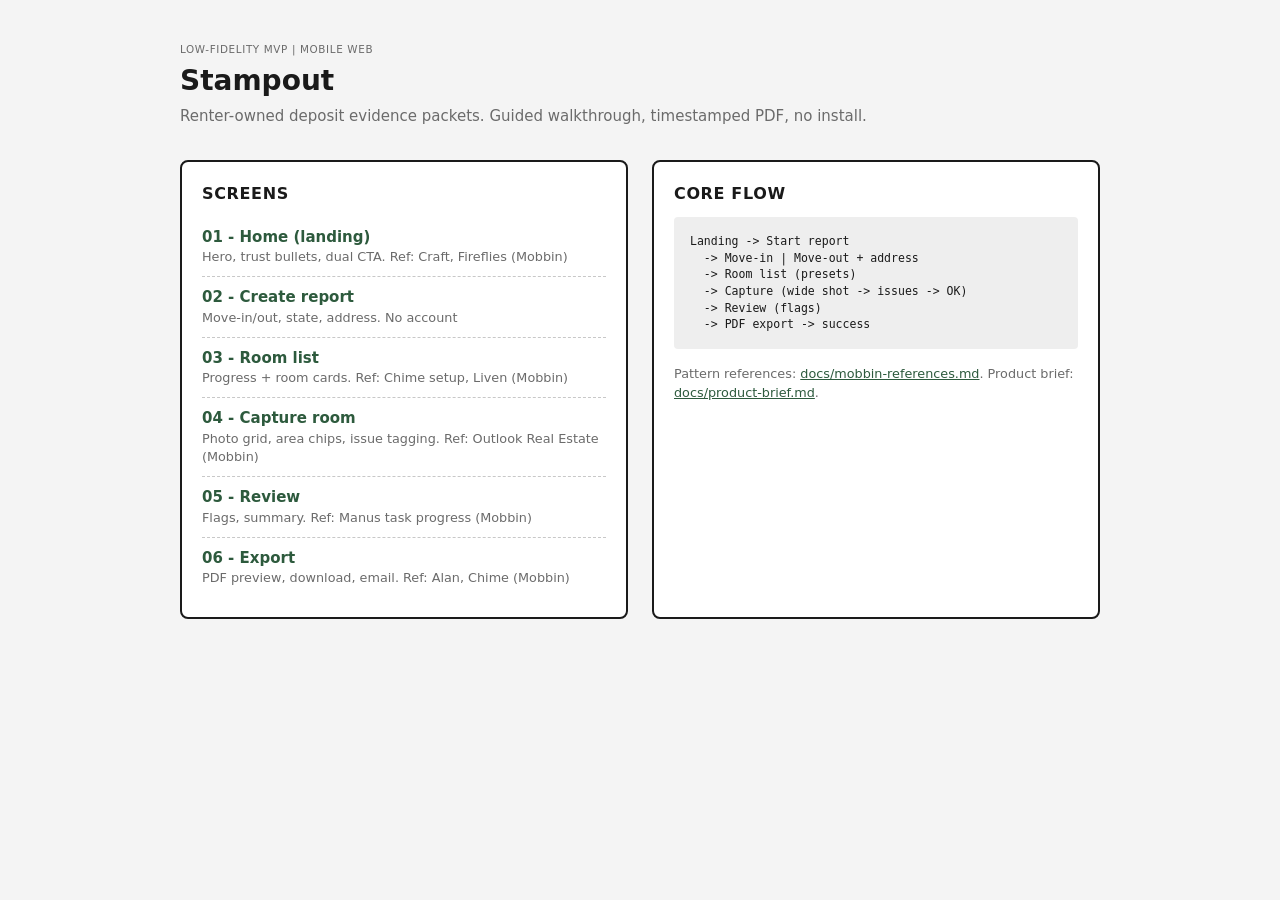
==== wireframes/index.html @ 6e579312 "Add Stampout MVP low-fidelity wireframes and product docs. Mobile-web deposit evidence flow with Mob" ====
﻿<!DOCTYPE html>
<html lang="en">
<head>
  <meta charset="UTF-8" />
  <meta name="viewport" content="width=device-width, initial-scale=1" />
  <title>Stampout - Wireframe hub</title>
  <link rel="stylesheet" href="css/wireframe.css" />
</head>
<body>
  <main class="hub">
    <p class="wf-label">Low-fidelity MVP | Mobile web</p>
    <h1>Stampout</h1>
    <p class="tagline">Renter-owned deposit evidence packets. Guided walkthrough, timestamped PDF, no install.</p>

    <div class="hub-grid">
      <section class="panel">
        <h2>Screens</h2>
        <ol class="screen-list">
          <li>
            <a href="01-home.html">01 - Home (landing)</a>
            <span>Hero, trust bullets, dual CTA. Ref: Craft, Fireflies (Mobbin)</span>
          </li>
          <li>
            <a href="02-create-report.html">02 - Create report</a>
            <span>Move-in/out, state, address. No account</span>
          </li>
          <li>
            <a href="03-room-list.html">03 - Room list</a>
            <span>Progress + room cards. Ref: Chime setup, Liven (Mobbin)</span>
          </li>
          <li>
            <a href="04-capture-room.html">04 - Capture room</a>
            <span>Photo grid, area chips, issue tagging. Ref: Outlook Real Estate (Mobbin)</span>
          </li>
          <li>
            <a href="05-review.html">05 - Review</a>
            <span>Flags, summary. Ref: Manus task progress (Mobbin)</span>
          </li>
          <li>
            <a href="06-export.html">06 - Export</a>
            <span>PDF preview, download, email. Ref: Alan, Chime (Mobbin)</span>
          </li>
        </ol>
      </section>

      <section class="panel">
        <h2>Core flow</h2>
        <pre class="flow-pre">Landing -&gt; Start report
  -&gt; Move-in | Move-out + address
  -&gt; Room list (presets)
  -&gt; Capture (wide shot -&gt; issues -&gt; OK)
  -&gt; Review (flags)
  -&gt; PDF export -&gt; success</pre>
        <p class="mobbin-ref" style="margin-top:1rem">
          Pattern references:
          <a href="../docs/mobbin-references.md">docs/mobbin-references.md</a>.
          Product brief:
          <a href="../docs/product-brief.md">docs/product-brief.md</a>.
        </p>
      </section>
    </div>
  </main>
</body>
</html>
---- wireframes/css/wireframe.css ----
/* Stampout — low-fidelity wireframe system (mobile-first) */
:root {
  --bg: #f4f4f4;
  --paper: #fff;
  --ink: #1a1a1a;
  --muted: #6b6b6b;
  --line: #c8c8c8;
  --accent: #2d5a3d;
  --warn: #b45309;
  --ok: #166534;
  --phone-w: 390px;
  --radius: 8px;
  --font: system-ui, -apple-system, "Segoe UI", sans-serif;
  --mono: ui-monospace, "Cascadia Code", monospace;
}

*,
*::before,
*::after {
  box-sizing: border-box;
}

body {
  margin: 0;
  font-family: var(--font);
  font-size: 15px;
  line-height: 1.45;
  color: var(--ink);
  background: var(--bg);
}

a {
  color: var(--accent);
}

/* —— Hub (index) —— */
.hub {
  max-width: 960px;
  margin: 0 auto;
  padding: 2rem 1.25rem 4rem;
}

.hub h1 {
  font-size: 1.75rem;
  margin: 0 0 0.25rem;
}

.hub .tagline {
  color: var(--muted);
  margin: 0 0 2rem;
}

.hub-grid {
  display: grid;
  gap: 1.5rem;
}

@media (min-width: 720px) {
  .hub-grid {
    grid-template-columns: 1fr 1fr;
  }
}

.panel {
  background: var(--paper);
  border: 2px solid var(--ink);
  border-radius: var(--radius);
  padding: 1.25rem;
}

.panel h2 {
  font-size: 1rem;
  margin: 0 0 0.75rem;
  text-transform: uppercase;
  letter-spacing: 0.04em;
}

.screen-list {
  list-style: none;
  padding: 0;
  margin: 0;
}

.screen-list li {
  border-top: 1px dashed var(--line);
  padding: 0.6rem 0;
}

.screen-list li:first-child {
  border-top: none;
}

.screen-list a {
  font-weight: 600;
  text-decoration: none;
}

.screen-list span {
  display: block;
  font-size: 0.8rem;
  color: var(--muted);
  font-weight: 400;
}

.flow-pre {
  font-family: var(--mono);
  font-size: 0.72rem;
  background: #eee;
  padding: 1rem;
  overflow-x: auto;
  border-radius: 4px;
  margin: 0;
}

.mobbin-ref {
  font-size: 0.8rem;
  color: var(--muted);
}

.mobbin-ref a {
  word-break: break-all;
}

/* —— Phone frame —— */
.wf-toolbar {
  position: sticky;
  top: 0;
  z-index: 10;
  display: flex;
  align-items: center;
  justify-content: space-between;
  gap: 0.5rem;
  padding: 0.5rem 1rem;
  background: var(--ink);
  color: #fff;
  font-size: 0.8rem;
}

.wf-toolbar a {
  color: #fff;
}

.wf-stage {
  display: flex;
  justify-content: center;
  padding: 1.5rem 1rem 3rem;
  min-height: calc(100vh - 40px);
}

.phone {
  width: 100%;
  max-width: var(--phone-w);
  background: var(--paper);
  border: 3px solid var(--ink);
  border-radius: 24px;
  overflow: hidden;
  box-shadow: 8px 8px 0 var(--line);
}

.phone-notch {
  height: 28px;
  background: var(--ink);
  display: flex;
  align-items: center;
  justify-content: center;
}

.phone-notch span {
  width: 80px;
  height: 6px;
  background: #444;
  border-radius: 3px;
}

.phone-body {
  padding: 1rem 1rem 1.5rem;
  min-height: 640px;
  display: flex;
  flex-direction: column;
}

/* —— Wireframe primitives —— */
.wf-label {
  font-size: 0.65rem;
  text-transform: uppercase;
  letter-spacing: 0.06em;
  color: var(--muted);
  margin-bottom: 0.25rem;
}

.wf-anno {
  font-size: 0.7rem;
  color: var(--warn);
  font-style: italic;
  margin: 0.25rem 0 0.5rem;
}

.wf-header {
  display: flex;
  align-items: center;
  gap: 0.5rem;
  margin-bottom: 1rem;
  padding-bottom: 0.5rem;
  border-bottom: 2px solid var(--line);
}

.wf-back {
  width: 32px;
  height: 32px;
  border: 2px solid var(--ink);
  border-radius: 4px;
  display: flex;
  align-items: center;
  justify-content: center;
  font-size: 1rem;
  text-decoration: none;
  color: var(--ink);
  flex-shrink: 0;
}

.wf-title {
  flex: 1;
  font-weight: 700;
  font-size: 1.05rem;
}

.wf-spacer {
  flex: 1;
}

h1.wf-hero {
  font-size: 1.5rem;
  line-height: 1.2;
  margin: 0 0 0.5rem;
}

.wf-lead {
  color: var(--muted);
  margin: 0 0 1rem;
  font-size: 0.95rem;
}

.wf-box {
  border: 2px dashed var(--line);
  background: #fafafa;
  border-radius: var(--radius);
  padding: 0.75rem;
  margin-bottom: 0.75rem;
}

.wf-box.solid {
  border-style: solid;
  background: var(--paper);
}

.wf-img {
  aspect-ratio: 4/3;
  background: repeating-linear-gradient(
    45deg,
    #e8e8e8,
    #e8e8e8 8px,
    #f0f0f0 8px,
    #f0f0f0 16px
  );
  border: 2px solid var(--line);
  border-radius: var(--radius);
  display: flex;
  align-items: center;
  justify-content: center;
  font-size: 0.75rem;
  color: var(--muted);
  margin-bottom: 0.5rem;
}

.wf-img.sm {
  aspect-ratio: 1;
}

.wf-grid-3 {
  display: grid;
  grid-template-columns: repeat(3, 1fr);
  gap: 6px;
}

.wf-grid-2 {
  display: grid;
  grid-template-columns: 1fr 1fr;
  gap: 0.5rem;
}

.wf-btn {
  display: block;
  width: 100%;
  padding: 0.85rem 1rem;
  border: 2px solid var(--ink);
  border-radius: 999px;
  background: var(--ink);
  color: #fff;
  font-weight: 700;
  font-size: 0.95rem;
  text-align: center;
  text-decoration: none;
  cursor: default;
  margin-bottom: 0.5rem;
}

.wf-btn.secondary {
  background: var(--paper);
  color: var(--ink);
}

.wf-btn.ghost {
  background: transparent;
  border-color: var(--line);
  color: var(--muted);
  font-weight: 500;
}

.wf-btn.accent {
  background: var(--accent);
  border-color: var(--accent);
}

.wf-field {
  margin-bottom: 0.75rem;
}

.wf-field label {
  display: block;
  font-size: 0.8rem;
  font-weight: 600;
  margin-bottom: 0.25rem;
}

.wf-input {
  width: 100%;
  padding: 0.6rem 0.75rem;
  border: 2px solid var(--line);
  border-radius: var(--radius);
  background: #fff;
  font: inherit;
  color: var(--muted);
}

.wf-segment {
  display: flex;
  border: 2px solid var(--ink);
  border-radius: var(--radius);
  overflow: hidden;
  margin-bottom: 1rem;
}

.wf-segment button {
  flex: 1;
  padding: 0.6rem;
  border: none;
  background: var(--paper);
  font: inherit;
  font-weight: 600;
  cursor: default;
}

.wf-segment button.active {
  background: var(--ink);
  color: #fff;
}

.wf-chips {
  display: flex;
  flex-wrap: wrap;
  gap: 0.35rem;
  margin: 0.5rem 0;
}

.wf-chip {
  padding: 0.35rem 0.6rem;
  border: 1px solid var(--line);
  border-radius: 999px;
  font-size: 0.75rem;
  background: #eee;
}

.wf-chip.active {
  border-color: var(--accent);
  background: #e8f0eb;
}

.wf-list-item {
  display: flex;
  align-items: center;
  gap: 0.75rem;
  padding: 0.75rem;
  border: 2px solid var(--line);
  border-radius: var(--radius);
  margin-bottom: 0.5rem;
  text-decoration: none;
  color: inherit;
}

.wf-list-item .icon {
  width: 40px;
  height: 40px;
  border: 2px dashed var(--line);
  border-radius: 6px;
  flex-shrink: 0;
  display: flex;
  align-items: center;
  justify-content: center;
  font-size: 0.65rem;
  color: var(--muted);
}

.wf-list-item .meta {
  flex: 1;
}

.wf-list-item .meta strong {
  display: block;
  font-size: 0.95rem;
}

.wf-list-item .meta small {
  color: var(--muted);
  font-size: 0.8rem;
}

.wf-list-item .chev {
  color: var(--muted);
}

.wf-list-item.done .icon {
  background: #dcfce7;
  border-style: solid;
  border-color: var(--ok);
}

.wf-list-item.warn .icon {
  background: #fef3c7;
  border-color: var(--warn);
}

.wf-progress {
  height: 6px;
  background: #e5e5e5;
  border-radius: 3px;
  margin-bottom: 1rem;
  overflow: hidden;
}

.wf-progress span {
  display: block;
  height: 100%;
  background: var(--accent);
}

.wf-flag {
  display: flex;
  gap: 0.5rem;
  align-items: flex-start;
  padding: 0.5rem 0.65rem;
  background: #fff7ed;
  border: 1px solid #fdba74;
  border-radius: var(--radius);
  font-size: 0.8rem;
  margin-bottom: 0.5rem;
}

.wf-flag.ok {
  background: #f0fdf4;
  border-color: #86efac;
}

.wf-trust {
  display: flex;
  flex-wrap: wrap;
  gap: 0.5rem 1rem;
  font-size: 0.75rem;
  color: var(--muted);
  margin-top: 1rem;
}

.wf-trust span::before {
  content: "✓ ";
  color: var(--ok);
}

.wf-footer-actions {
  margin-top: auto;
  padding-top: 1rem;
}

.wf-pdf-preview {
  border: 2px solid var(--ink);
  border-radius: var(--radius);
  padding: 0.75rem;
  font-size: 0.7rem;
  margin: 1rem 0;
}

.wf-pdf-preview .doc-title {
  font-weight: 700;
  font-size: 0.85rem;
  margin-bottom: 0.5rem;
  padding-bottom: 0.5rem;
  border-bottom: 1px solid var(--line);
}

.wf-pdf-preview .row {
  display: flex;
  justify-content: space-between;
  margin-bottom: 0.25rem;
  color: var(--muted);
}

.wf-success-icon {
  width: 72px;
  height: 72px;
  margin: 1rem auto;
  border: 3px solid var(--ok);
  border-radius: 50%;
  display: flex;
  align-items: center;
  justify-content: center;
  font-size: 2rem;
}

.wf-center {
  text-align: center;
}

.badge {
  display: inline-block;
  font-size: 0.65rem;
  padding: 0.15rem 0.4rem;
  border: 1px solid var(--line);
  border-radius: 4px;
  background: #eee;
  margin-left: 0.25rem;
}
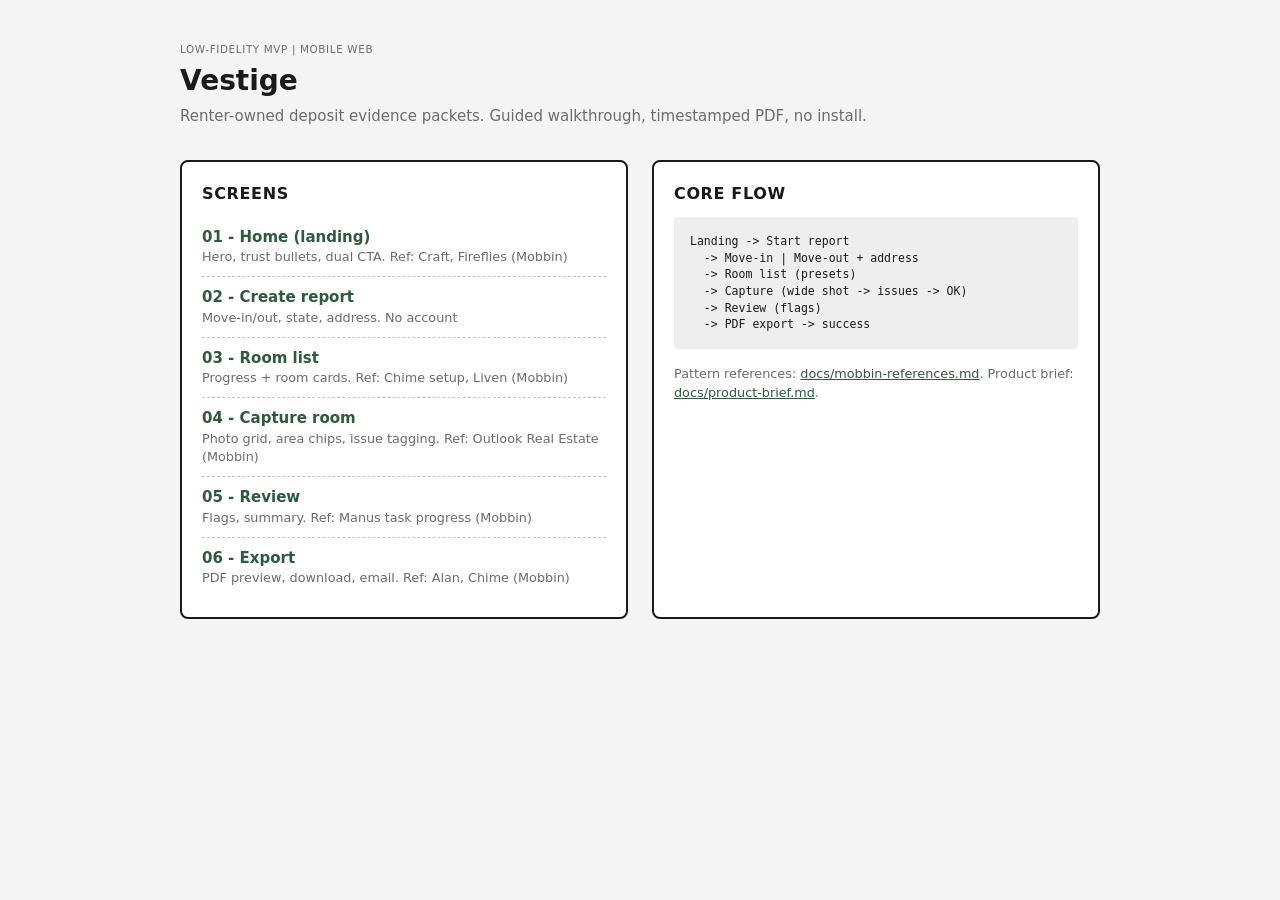
==== commit cca72a49: "Rename product to Vestige; add Documents local testing docs. Co-authored-by: Cursor <cursoragent@cur" ====
--- a/wireframes/index.html
+++ b/wireframes/index.html
@@ -3,13 +3,13 @@
 <head>
   <meta charset="UTF-8" />
   <meta name="viewport" content="width=device-width, initial-scale=1" />
-  <title>Stampout - Wireframe hub</title>
+  <title>Vestige - Wireframe hub</title>
   <link rel="stylesheet" href="css/wireframe.css" />
 </head>
 <body>
   <main class="hub">
     <p class="wf-label">Low-fidelity MVP | Mobile web</p>
-    <h1>Stampout</h1>
+    <h1>Vestige</h1>
     <p class="tagline">Renter-owned deposit evidence packets. Guided walkthrough, timestamped PDF, no install.</p>
 
     <div class="hub-grid">
--- a/wireframes/css/wireframe.css
+++ b/wireframes/css/wireframe.css
@@ -1,4 +1,4 @@
-/* Stampout — low-fidelity wireframe system (mobile-first) */
+﻿/* Vestige — low-fidelity wireframe system (mobile-first) */
 :root {
   --bg: #f4f4f4;
   --paper: #fff;
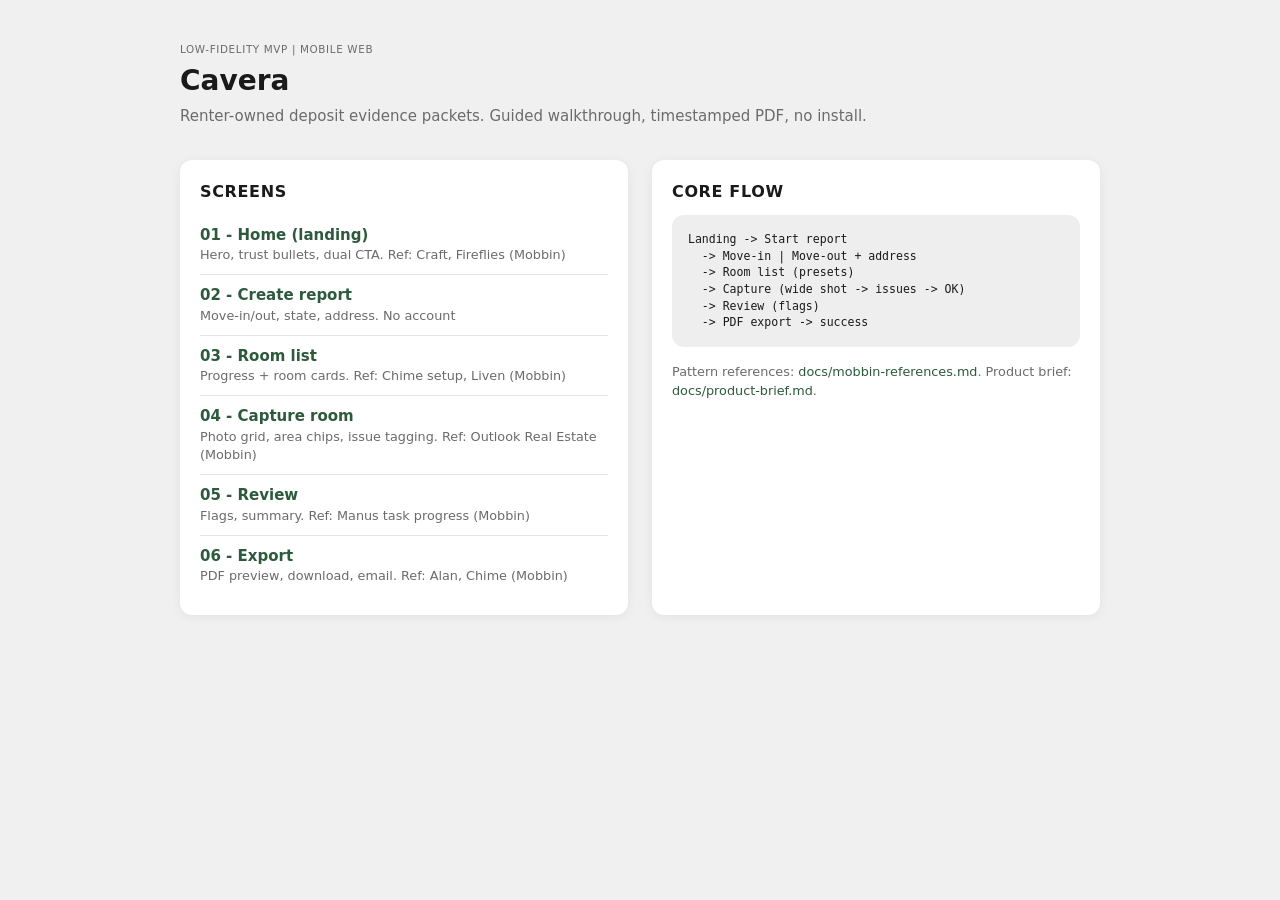
==== commit 4ee4d369: "Rebrand to Cavera; borderless wireframe styles. Co-authored-by: Cursor <cursoragent@cursor.com>" ====
--- a/wireframes/index.html
+++ b/wireframes/index.html
@@ -1,15 +1,15 @@
-﻿<!DOCTYPE html>
+<!DOCTYPE html>
 <html lang="en">
 <head>
   <meta charset="UTF-8" />
   <meta name="viewport" content="width=device-width, initial-scale=1" />
-  <title>Vestige - Wireframe hub</title>
+  <title>Cavera - Wireframe hub</title>
   <link rel="stylesheet" href="css/wireframe.css" />
 </head>
 <body>
   <main class="hub">
     <p class="wf-label">Low-fidelity MVP | Mobile web</p>
-    <h1>Vestige</h1>
+    <h1>Cavera</h1>
     <p class="tagline">Renter-owned deposit evidence packets. Guided walkthrough, timestamped PDF, no install.</p>
 
     <div class="hub-grid">
--- a/wireframes/css/wireframe.css
+++ b/wireframes/css/wireframe.css
@@ -1,23 +1,25 @@
-﻿/* Vestige — low-fidelity wireframe system (mobile-first) */
+/* Cavera — low-fidelity wireframe (mobile-first, borderless) */
 :root {
-  --bg: #f4f4f4;
+  --bg: #f0f0f0;
   --paper: #fff;
   --ink: #1a1a1a;
   --muted: #6b6b6b;
-  --line: #c8c8c8;
+  --line: #e5e5e5;
   --accent: #2d5a3d;
   --warn: #b45309;
   --ok: #166534;
   --phone-w: 390px;
-  --radius: 8px;
+  --radius: 12px;
   --font: system-ui, -apple-system, "Segoe UI", sans-serif;
   --mono: ui-monospace, "Cascadia Code", monospace;
+  --shadow: 0 2px 12px rgba(0, 0, 0, 0.06);
 }
 
 *,
 *::before,
 *::after {
   box-sizing: border-box;
+  outline: none;
 }
 
 body {
@@ -31,9 +33,15 @@
 
 a {
   color: var(--accent);
-}
-
-/* —— Hub (index) —— */
+  text-decoration: none;
+}
+
+a:focus-visible,
+button:focus-visible {
+  outline: 2px solid var(--accent);
+  outline-offset: 2px;
+}
+
 .hub {
   max-width: 960px;
   margin: 0 auto;
@@ -63,9 +71,10 @@
 
 .panel {
   background: var(--paper);
-  border: 2px solid var(--ink);
+  border: none;
   border-radius: var(--radius);
   padding: 1.25rem;
+  box-shadow: var(--shadow);
 }
 
 .panel h2 {
@@ -82,17 +91,17 @@
 }
 
 .screen-list li {
-  border-top: 1px dashed var(--line);
+  border: none;
   padding: 0.6rem 0;
-}
-
-.screen-list li:first-child {
-  border-top: none;
+  border-bottom: 1px solid var(--line);
+}
+
+.screen-list li:last-child {
+  border-bottom: none;
 }
 
 .screen-list a {
   font-weight: 600;
-  text-decoration: none;
 }
 
 .screen-list span {
@@ -108,8 +117,9 @@
   background: #eee;
   padding: 1rem;
   overflow-x: auto;
-  border-radius: 4px;
+  border-radius: var(--radius);
   margin: 0;
+  border: none;
 }
 
 .mobbin-ref {
@@ -117,11 +127,6 @@
   color: var(--muted);
 }
 
-.mobbin-ref a {
-  word-break: break-all;
-}
-
-/* —— Phone frame —— */
 .wf-toolbar {
   position: sticky;
   top: 0;
@@ -134,6 +139,7 @@
   background: var(--ink);
   color: #fff;
   font-size: 0.8rem;
+  border: none;
 }
 
 .wf-toolbar a {
@@ -151,15 +157,15 @@
   width: 100%;
   max-width: var(--phone-w);
   background: var(--paper);
-  border: 3px solid var(--ink);
+  border: none;
   border-radius: 24px;
   overflow: hidden;
-  box-shadow: 8px 8px 0 var(--line);
+  box-shadow: var(--shadow);
 }
 
 .phone-notch {
   height: 28px;
-  background: var(--ink);
+  background: #f5f5f5;
   display: flex;
   align-items: center;
   justify-content: center;
@@ -167,8 +173,8 @@
 
 .phone-notch span {
   width: 80px;
-  height: 6px;
-  background: #444;
+  height: 5px;
+  background: #ddd;
   border-radius: 3px;
 }
 
@@ -179,7 +185,6 @@
   flex-direction: column;
 }
 
-/* —— Wireframe primitives —— */
 .wf-label {
   font-size: 0.65rem;
   text-transform: uppercase;
@@ -189,10 +194,7 @@
 }
 
 .wf-anno {
-  font-size: 0.7rem;
-  color: var(--warn);
-  font-style: italic;
-  margin: 0.25rem 0 0.5rem;
+  display: none;
 }
 
 .wf-header {
@@ -201,19 +203,19 @@
   gap: 0.5rem;
   margin-bottom: 1rem;
   padding-bottom: 0.5rem;
-  border-bottom: 2px solid var(--line);
+  border: none;
 }
 
 .wf-back {
   width: 32px;
   height: 32px;
-  border: 2px solid var(--ink);
-  border-radius: 4px;
+  border: none;
+  border-radius: 8px;
+  background: #f0f0f0;
   display: flex;
   align-items: center;
   justify-content: center;
   font-size: 1rem;
-  text-decoration: none;
   color: var(--ink);
   flex-shrink: 0;
 }
@@ -224,10 +226,6 @@
   font-size: 1.05rem;
 }
 
-.wf-spacer {
-  flex: 1;
-}
-
 h1.wf-hero {
   font-size: 1.5rem;
   line-height: 1.2;
@@ -241,28 +239,21 @@
 }
 
 .wf-box {
-  border: 2px dashed var(--line);
-  background: #fafafa;
+  border: none;
+  background: #f7f7f7;
   border-radius: var(--radius);
   padding: 0.75rem;
   margin-bottom: 0.75rem;
 }
 
 .wf-box.solid {
-  border-style: solid;
-  background: var(--paper);
+  background: #f7f7f7;
 }
 
 .wf-img {
   aspect-ratio: 4/3;
-  background: repeating-linear-gradient(
-    45deg,
-    #e8e8e8,
-    #e8e8e8 8px,
-    #f0f0f0 8px,
-    #f0f0f0 16px
-  );
-  border: 2px solid var(--line);
+  background: #ebebeb;
+  border: none;
   border-radius: var(--radius);
   display: flex;
   align-items: center;
@@ -279,46 +270,37 @@
 .wf-grid-3 {
   display: grid;
   grid-template-columns: repeat(3, 1fr);
-  gap: 6px;
-}
-
-.wf-grid-2 {
-  display: grid;
-  grid-template-columns: 1fr 1fr;
-  gap: 0.5rem;
+  gap: 8px;
 }
 
 .wf-btn {
   display: block;
   width: 100%;
   padding: 0.85rem 1rem;
-  border: 2px solid var(--ink);
+  border: none;
   border-radius: 999px;
   background: var(--ink);
   color: #fff;
   font-weight: 700;
   font-size: 0.95rem;
   text-align: center;
-  text-decoration: none;
   cursor: default;
   margin-bottom: 0.5rem;
 }
 
 .wf-btn.secondary {
-  background: var(--paper);
+  background: #e8e8e8;
   color: var(--ink);
 }
 
 .wf-btn.ghost {
   background: transparent;
-  border-color: var(--line);
   color: var(--muted);
   font-weight: 500;
 }
 
 .wf-btn.accent {
   background: var(--accent);
-  border-color: var(--accent);
 }
 
 .wf-field {
@@ -335,34 +317,39 @@
 .wf-input {
   width: 100%;
   padding: 0.6rem 0.75rem;
-  border: 2px solid var(--line);
-  border-radius: var(--radius);
-  background: #fff;
+  border: none;
+  border-radius: var(--radius);
+  background: #f0f0f0;
   font: inherit;
-  color: var(--muted);
+  color: var(--ink);
 }
 
 .wf-segment {
   display: flex;
-  border: 2px solid var(--ink);
+  border: none;
   border-radius: var(--radius);
   overflow: hidden;
   margin-bottom: 1rem;
+  background: #f0f0f0;
+  padding: 4px;
+  gap: 4px;
 }
 
 .wf-segment button {
   flex: 1;
   padding: 0.6rem;
   border: none;
-  background: var(--paper);
+  background: transparent;
   font: inherit;
   font-weight: 600;
   cursor: default;
+  border-radius: 8px;
 }
 
 .wf-segment button.active {
-  background: var(--ink);
-  color: #fff;
+  background: var(--paper);
+  color: var(--ink);
+  box-shadow: var(--shadow);
 }
 
 .wf-chips {
@@ -374,15 +361,15 @@
 
 .wf-chip {
   padding: 0.35rem 0.6rem;
-  border: 1px solid var(--line);
+  border: none;
   border-radius: 999px;
   font-size: 0.75rem;
   background: #eee;
 }
 
 .wf-chip.active {
-  border-color: var(--accent);
   background: #e8f0eb;
+  color: var(--accent);
 }
 
 .wf-list-item {
@@ -390,24 +377,26 @@
   align-items: center;
   gap: 0.75rem;
   padding: 0.75rem;
-  border: 2px solid var(--line);
+  border: none;
   border-radius: var(--radius);
   margin-bottom: 0.5rem;
   text-decoration: none;
   color: inherit;
+  background: #f7f7f7;
 }
 
 .wf-list-item .icon {
   width: 40px;
   height: 40px;
-  border: 2px dashed var(--line);
-  border-radius: 6px;
+  border: none;
+  border-radius: 8px;
   flex-shrink: 0;
   display: flex;
   align-items: center;
   justify-content: center;
   font-size: 0.65rem;
   color: var(--muted);
+  background: #eee;
 }
 
 .wf-list-item .meta {
@@ -430,13 +419,12 @@
 
 .wf-list-item.done .icon {
   background: #dcfce7;
-  border-style: solid;
-  border-color: var(--ok);
+  color: var(--ok);
 }
 
 .wf-list-item.warn .icon {
   background: #fef3c7;
-  border-color: var(--warn);
+  color: var(--warn);
 }
 
 .wf-progress {
@@ -445,6 +433,7 @@
   border-radius: 3px;
   margin-bottom: 1rem;
   overflow: hidden;
+  border: none;
 }
 
 .wf-progress span {
@@ -459,7 +448,7 @@
   align-items: flex-start;
   padding: 0.5rem 0.65rem;
   background: #fff7ed;
-  border: 1px solid #fdba74;
+  border: none;
   border-radius: var(--radius);
   font-size: 0.8rem;
   margin-bottom: 0.5rem;
@@ -467,7 +456,6 @@
 
 .wf-flag.ok {
   background: #f0fdf4;
-  border-color: #86efac;
 }
 
 .wf-trust {
@@ -490,11 +478,12 @@
 }
 
 .wf-pdf-preview {
-  border: 2px solid var(--ink);
+  border: none;
   border-radius: var(--radius);
   padding: 0.75rem;
   font-size: 0.7rem;
   margin: 1rem 0;
+  background: #f7f7f7;
 }
 
 .wf-pdf-preview .doc-title {
@@ -502,7 +491,7 @@
   font-size: 0.85rem;
   margin-bottom: 0.5rem;
   padding-bottom: 0.5rem;
-  border-bottom: 1px solid var(--line);
+  border: none;
 }
 
 .wf-pdf-preview .row {
@@ -516,12 +505,14 @@
   width: 72px;
   height: 72px;
   margin: 1rem auto;
-  border: 3px solid var(--ok);
+  border: none;
   border-radius: 50%;
+  background: #dcfce7;
   display: flex;
   align-items: center;
   justify-content: center;
   font-size: 2rem;
+  color: var(--ok);
 }
 
 .wf-center {
@@ -532,7 +523,7 @@
   display: inline-block;
   font-size: 0.65rem;
   padding: 0.15rem 0.4rem;
-  border: 1px solid var(--line);
+  border: none;
   border-radius: 4px;
   background: #eee;
   margin-left: 0.25rem;
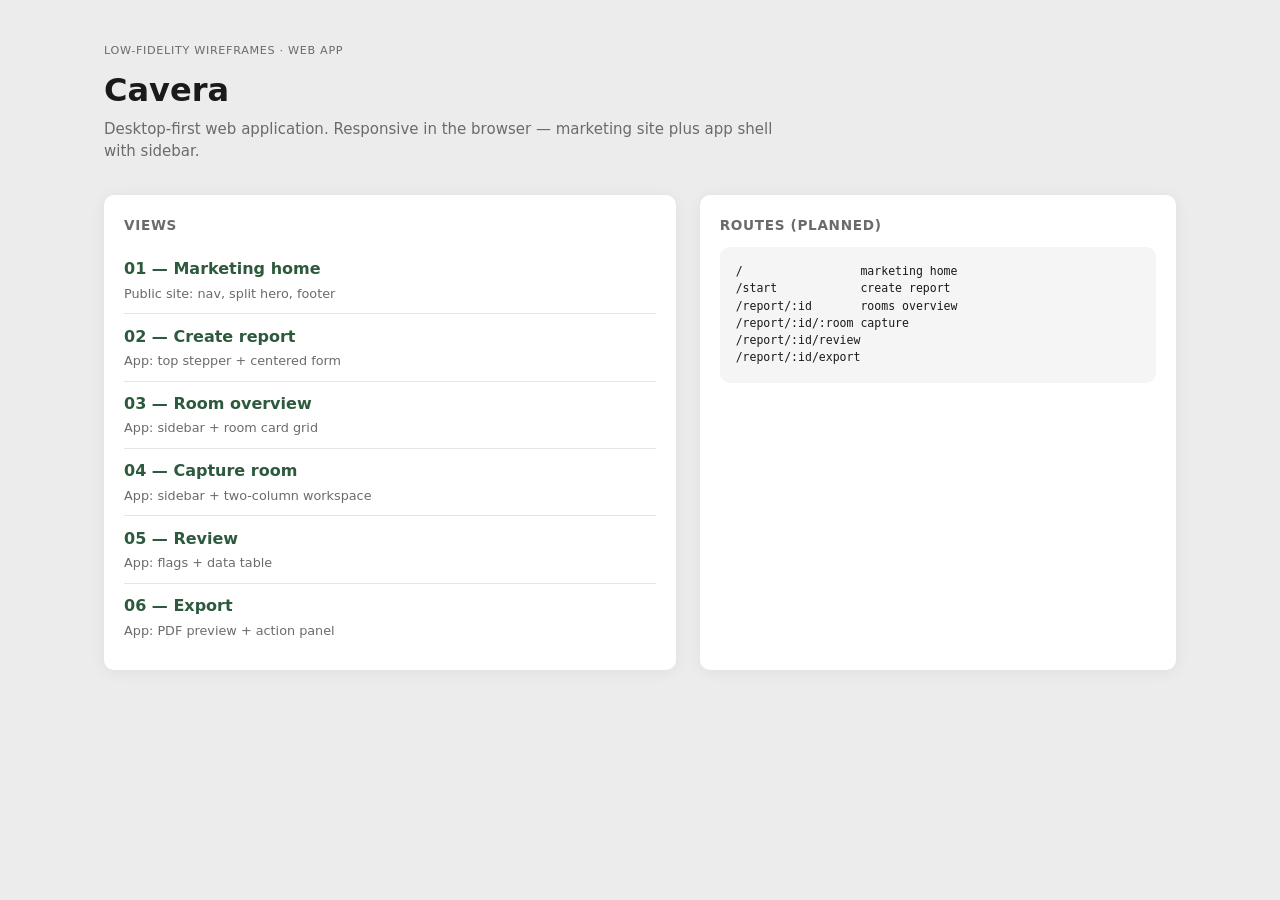
==== commit 40f36cd7: "Refactor wireframes for web app layout (desktop shell, no phone frame). Co-authored-by: Cursor <curs" ====
--- a/wireframes/index.html
+++ b/wireframes/index.html
@@ -1,66 +1,58 @@
-<!DOCTYPE html>
+﻿<!DOCTYPE html>
 <html lang="en">
 <head>
   <meta charset="UTF-8" />
   <meta name="viewport" content="width=device-width, initial-scale=1" />
-  <title>Cavera - Wireframe hub</title>
+  <title>Cavera — Wireframe hub</title>
   <link rel="stylesheet" href="css/wireframe.css" />
 </head>
 <body>
   <main class="hub">
-    <p class="wf-label">Low-fidelity MVP | Mobile web</p>
+    <p class="wf-label">Low-fidelity wireframes · Web app</p>
     <h1>Cavera</h1>
-    <p class="tagline">Renter-owned deposit evidence packets. Guided walkthrough, timestamped PDF, no install.</p>
+    <p class="tagline">Desktop-first web application. Responsive in the browser — marketing site plus app shell with sidebar.</p>
 
-    <div class="hub-grid">
+    <section class="hub-grid">
       <section class="panel">
-        <h2>Screens</h2>
+        <h2>Views</h2>
         <ol class="screen-list">
           <li>
-            <a href="01-home.html">01 - Home (landing)</a>
-            <span>Hero, trust bullets, dual CTA. Ref: Craft, Fireflies (Mobbin)</span>
+            <a href="01-home.html">01 — Marketing home</a>
+            <span>Public site: nav, split hero, footer</span>
           </li>
           <li>
-            <a href="02-create-report.html">02 - Create report</a>
-            <span>Move-in/out, state, address. No account</span>
+            <a href="02-create-report.html">02 — Create report</a>
+            <span>App: top stepper + centered form</span>
           </li>
           <li>
-            <a href="03-room-list.html">03 - Room list</a>
-            <span>Progress + room cards. Ref: Chime setup, Liven (Mobbin)</span>
+            <a href="03-room-list.html">03 — Room overview</a>
+            <span>App: sidebar + room card grid</span>
           </li>
           <li>
-            <a href="04-capture-room.html">04 - Capture room</a>
-            <span>Photo grid, area chips, issue tagging. Ref: Outlook Real Estate (Mobbin)</span>
+            <a href="04-capture-room.html">04 — Capture room</a>
+            <span>App: sidebar + two-column workspace</span>
           </li>
           <li>
-            <a href="05-review.html">05 - Review</a>
-            <span>Flags, summary. Ref: Manus task progress (Mobbin)</span>
+            <a href="05-review.html">05 — Review</a>
+            <span>App: flags + data table</span>
           </li>
           <li>
-            <a href="06-export.html">06 - Export</a>
-            <span>PDF preview, download, email. Ref: Alan, Chime (Mobbin)</span>
+            <a href="06-export.html">06 — Export</a>
+            <span>App: PDF preview + action panel</span>
           </li>
         </ol>
       </section>
 
       <section class="panel">
-        <h2>Core flow</h2>
-        <pre class="flow-pre">Landing -&gt; Start report
-  -&gt; Move-in | Move-out + address
-  -&gt; Room list (presets)
-  -&gt; Capture (wide shot -&gt; issues -&gt; OK)
-  -&gt; Review (flags)
-  -&gt; PDF export -&gt; success</pre>
-        <p class="mobbin-ref" style="margin-top:1rem">
-          Pattern references:
-          <a href="../docs/mobbin-references.md">docs/mobbin-references.md</a>.
-          Product brief:
-          <a href="../docs/product-brief.md">docs/product-brief.md</a>.
-        </p>
+        <h2>Routes (planned)</h2>
+        <pre class="flow-pre">/                 marketing home
+/start            create report
+/report/:id       rooms overview
+/report/:id/:room capture
+/report/:id/review
+/report/:id/export</pre>
       </section>
-    </div>
+    </section>
   </main>
 </body>
 </html>
-
-
--- a/wireframes/css/wireframe.css
+++ b/wireframes/css/wireframe.css
@@ -1,6 +1,6 @@
-/* Cavera — low-fidelity wireframe (mobile-first, borderless) */
+/* Cavera — low-fidelity web app wireframes (borderless) */
 :root {
-  --bg: #f0f0f0;
+  --bg: #ececec;
   --paper: #fff;
   --ink: #1a1a1a;
   --muted: #6b6b6b;
@@ -8,11 +8,12 @@
   --accent: #2d5a3d;
   --warn: #b45309;
   --ok: #166534;
-  --phone-w: 390px;
-  --radius: 12px;
+  --radius: 10px;
   --font: system-ui, -apple-system, "Segoe UI", sans-serif;
   --mono: ui-monospace, "Cascadia Code", monospace;
-  --shadow: 0 2px 12px rgba(0, 0, 0, 0.06);
+  --shadow: 0 2px 16px rgba(0, 0, 0, 0.06);
+  --max: 1120px;
+  --sidebar: 240px;
 }
 
 *,
@@ -26,7 +27,7 @@
   margin: 0;
   font-family: var(--font);
   font-size: 15px;
-  line-height: 1.45;
+  line-height: 1.5;
   color: var(--ink);
   background: var(--bg);
 }
@@ -42,20 +43,47 @@
   outline-offset: 2px;
 }
 
+/* —— Prototype chrome (not part of product UI) —— */
+.wf-prototype {
+  display: flex;
+  align-items: center;
+  justify-content: space-between;
+  gap: 1rem;
+  padding: 0.4rem 1rem;
+  background: #2a2a2a;
+  color: #ccc;
+  font-size: 0.75rem;
+}
+
+.wf-prototype a {
+  color: #fff;
+}
+
+.wf-prototype strong {
+  color: #fff;
+  font-weight: 600;
+}
+
+.wf-anno {
+  display: none;
+}
+
+/* —— Hub —— */
 .hub {
-  max-width: 960px;
+  max-width: var(--max);
   margin: 0 auto;
-  padding: 2rem 1.25rem 4rem;
+  padding: 2rem 1.5rem 4rem;
 }
 
 .hub h1 {
-  font-size: 1.75rem;
+  font-size: 2rem;
   margin: 0 0 0.25rem;
 }
 
 .hub .tagline {
   color: var(--muted);
   margin: 0 0 2rem;
+  max-width: 42rem;
 }
 
 .hub-grid {
@@ -63,9 +91,9 @@
   gap: 1.5rem;
 }
 
-@media (min-width: 720px) {
+@media (min-width: 800px) {
   .hub-grid {
-    grid-template-columns: 1fr 1fr;
+    grid-template-columns: 1.2fr 1fr;
   }
 }
 
@@ -78,10 +106,11 @@
 }
 
 .panel h2 {
-  font-size: 1rem;
+  font-size: 0.85rem;
   margin: 0 0 0.75rem;
   text-transform: uppercase;
-  letter-spacing: 0.04em;
+  letter-spacing: 0.05em;
+  color: var(--muted);
 }
 
 .screen-list {
@@ -91,8 +120,7 @@
 }
 
 .screen-list li {
-  border: none;
-  padding: 0.6rem 0;
+  padding: 0.65rem 0;
   border-bottom: 1px solid var(--line);
 }
 
@@ -102,338 +130,484 @@
 
 .screen-list a {
   font-weight: 600;
+  font-size: 1rem;
 }
 
 .screen-list span {
   display: block;
   font-size: 0.8rem;
   color: var(--muted);
-  font-weight: 400;
+  margin-top: 0.15rem;
 }
 
 .flow-pre {
   font-family: var(--mono);
   font-size: 0.72rem;
+  background: #f5f5f5;
+  padding: 1rem;
+  border-radius: var(--radius);
+  margin: 0;
+}
+
+/* —— Marketing site (landing) —— */
+.site {
+  min-height: calc(100vh - 28px);
+  display: flex;
+  flex-direction: column;
+  background: var(--paper);
+}
+
+.site-header {
+  display: flex;
+  align-items: center;
+  justify-content: space-between;
+  padding: 1rem 2rem;
+  max-width: 1280px;
+  margin: 0 auto;
+  width: 100%;
+}
+
+.site-logo {
+  font-weight: 800;
+  font-size: 1.1rem;
+  letter-spacing: 0.06em;
+  color: var(--ink);
+}
+
+.site-nav {
+  display: flex;
+  align-items: center;
+  gap: 1.5rem;
+  font-size: 0.9rem;
+  color: var(--muted);
+}
+
+.site-nav a {
+  color: var(--muted);
+}
+
+.landing-hero {
+  flex: 1;
+  display: grid;
+  gap: 2rem;
+  align-items: center;
+  max-width: 1280px;
+  margin: 0 auto;
+  padding: 3rem 2rem 4rem;
+  width: 100%;
+}
+
+@media (min-width: 900px) {
+  .landing-hero {
+    grid-template-columns: 1fr 1fr;
+    gap: 4rem;
+  }
+}
+
+.hero-copy h1 {
+  font-size: clamp(2rem, 4vw, 2.75rem);
+  line-height: 1.15;
+  margin: 0 0 1rem;
+}
+
+.hero-copy .lead {
+  font-size: 1.1rem;
+  color: var(--muted);
+  margin: 0 0 1.5rem;
+  max-width: 28rem;
+}
+
+.hero-bullets {
+  margin: 0 0 2rem;
+  padding: 0;
+  list-style: none;
+}
+
+.hero-bullets li {
+  padding: 0.35rem 0 0.35rem 1.25rem;
+  position: relative;
+  color: var(--muted);
+}
+
+.hero-bullets li::before {
+  content: "—";
+  position: absolute;
+  left: 0;
+  color: var(--accent);
+}
+
+.hero-ctas {
+  display: flex;
+  flex-wrap: wrap;
+  gap: 0.75rem;
+  margin: 0 0 1rem;
+}
+
+.wf-trust span {
+  margin-right: 1rem;
+}
+
+.preview-mock {
   background: #eee;
+  border-radius: 6px;
+  padding: 2rem 1rem;
+  text-align: center;
+  font-size: 0.8rem;
+  color: var(--muted);
+  margin: 0;
+}
+
+.browser-chrome {
+  display: flex;
+  gap: 6px;
+  padding: 0.5rem 0.75rem;
+  background: #e8e8e8;
+  border-radius: 8px 8px 0 0;
+  margin: 0;
+  min-height: 28px;
+}
+
+.browser-chrome::before {
+  content: "";
+  width: 10px;
+  height: 10px;
+  border-radius: 50%;
+  background: #ccc;
+  box-shadow: 16px 0 0 #ccc, 32px 0 0 #ccc;
+}
+
+.hero-visual {
+  background: #f5f5f5;
+  border-radius: var(--radius);
   padding: 1rem;
-  overflow-x: auto;
-  border-radius: var(--radius);
-  margin: 0;
+  min-height: 320px;
+}
+
+.browser-chrome {
+  background: #e8e8e8;
+  border-radius: 8px 8px 0 0;
+  padding: 0.5rem 0.75rem;
+  display: flex;
+  gap: 6px;
+  margin-bottom: 0;
+}
+
+.browser-chrome span {
+  width: 10px;
+  height: 10px;
+  border-radius: 50%;
+  background: #ccc;
+}
+
+.browser-body {
+  background: var(--paper);
+  border-radius: 0 0 8px 8px;
+  padding: 1.25rem;
+  min-height: 260px;
+}
+
+.site-footer {
+  padding: 1.5rem 2rem;
+  text-align: center;
+  font-size: 0.8rem;
+  color: var(--muted);
+  border-top: 1px solid var(--line);
+}
+
+/* —— App shell (logged-in / report flow) —— */
+.app {
+  min-height: calc(100vh - 28px);
+  display: flex;
+  flex-direction: column;
+  background: var(--bg);
+}
+
+.app-topbar {
+  display: flex;
+  align-items: center;
+  gap: 1.5rem;
+  padding: 0.75rem 1.5rem;
+  background: var(--paper);
+  box-shadow: var(--shadow);
+}
+
+.app-topbar .site-logo {
+  margin-right: auto;
+}
+
+.app-stepper {
+  display: flex;
+  gap: 0.25rem;
+  font-size: 0.8rem;
+  color: var(--muted);
+  margin: 0;
+}
+
+.app-stepper span {
+  padding: 0.35rem 0.75rem;
+  border-radius: 999px;
+  background: transparent;
+}
+
+.app-stepper span.active {
+  background: #e8f0eb;
+  color: var(--accent);
+  font-weight: 600;
+}
+
+.app-stepper span.done {
+  color: var(--ok);
+}
+
+.app-topbar-actions {
+  display: flex;
+  gap: 0.5rem;
+  align-items: center;
+  font-size: 0.85rem;
+  color: var(--muted);
+  margin: 0;
+}
+
+.app-body {
+  flex: 1;
+  display: flex;
+  max-width: 100%;
+  margin: 0 auto;
+  width: 100%;
+}
+
+.app-sidebar {
+  width: var(--sidebar);
+  flex-shrink: 0;
+  background: var(--paper);
+  padding: 1.25rem 1rem;
+  display: none;
+  flex-direction: column;
+  gap: 1rem;
+  box-shadow: var(--shadow);
+}
+
+@media (min-width: 768px) {
+  .app-sidebar {
+    display: flex;
+  }
+}
+
+.app-sidebar .report-meta {
+  font-size: 0.8rem;
+  color: var(--muted);
+  padding-bottom: 1rem;
+  border-bottom: 1px solid var(--line);
+}
+
+.app-sidebar .report-meta strong {
+  display: block;
+  color: var(--ink);
+  font-size: 0.95rem;
+  margin-bottom: 0.25rem;
+}
+
+.app-nav {
+  list-style: none;
+  padding: 0;
+  margin: 0;
+}
+
+.app-nav li a {
+  display: block;
+  padding: 0.5rem 0.65rem;
+  border-radius: 6px;
+  color: var(--ink);
+  font-size: 0.9rem;
+}
+
+.app-nav li a:hover {
+  background: #f5f5f5;
+}
+
+.app-nav li a.active {
+  background: #e8f0eb;
+  color: var(--accent);
+  font-weight: 600;
+}
+
+.app-nav li small {
+  display: block;
+  font-size: 0.75rem;
+  color: var(--muted);
+  font-weight: 400;
+}
+
+.app-main {
+  flex: 1;
+  padding: 1.5rem;
+  overflow: auto;
+}
+
+.app-main.narrow {
+  display: flex;
+  align-items: flex-start;
+  justify-content: center;
+}
+
+.page-head {
+  margin-bottom: 1.25rem;
+}
+
+.page-head h1 {
+  font-size: 1.5rem;
+  margin: 0 0 0.35rem;
+}
+
+.page-head p {
+  margin: 0;
+  color: var(--muted);
+  font-size: 0.95rem;
+}
+
+/* —— Primitives —— */
+.wf-label {
+  font-size: 0.7rem;
+  text-transform: uppercase;
+  letter-spacing: 0.06em;
+  color: var(--muted);
+  margin-bottom: 0.35rem;
+}
+
+.wf-box {
+  background: #f7f7f7;
+  border-radius: var(--radius);
+  padding: 1rem;
+  margin-bottom: 1rem;
+}
+
+.wf-card {
+  background: var(--paper);
+  border-radius: var(--radius);
+  padding: 1.25rem;
+  box-shadow: var(--shadow);
+}
+
+.form-card {
+  width: 100%;
+  max-width: 480px;
+}
+
+.wf-btn {
+  display: inline-block;
+  padding: 0.7rem 1.25rem;
   border: none;
-}
-
-.mobbin-ref {
-  font-size: 0.8rem;
-  color: var(--muted);
-}
-
-.wf-toolbar {
-  position: sticky;
-  top: 0;
-  z-index: 10;
-  display: flex;
-  align-items: center;
-  justify-content: space-between;
-  gap: 0.5rem;
-  padding: 0.5rem 1rem;
+  border-radius: 8px;
   background: var(--ink);
   color: #fff;
-  font-size: 0.8rem;
-  border: none;
-}
-
-.wf-toolbar a {
-  color: #fff;
-}
-
-.wf-stage {
-  display: flex;
-  justify-content: center;
-  padding: 1.5rem 1rem 3rem;
-  min-height: calc(100vh - 40px);
-}
-
-.phone {
+  font-weight: 600;
+  font-size: 0.9rem;
+  text-align: center;
+  cursor: default;
+}
+
+.wf-btn.block {
+  display: block;
   width: 100%;
-  max-width: var(--phone-w);
-  background: var(--paper);
-  border: none;
-  border-radius: 24px;
-  overflow: hidden;
-  box-shadow: var(--shadow);
-}
-
-.phone-notch {
-  height: 28px;
-  background: #f5f5f5;
-  display: flex;
-  align-items: center;
-  justify-content: center;
-}
-
-.phone-notch span {
-  width: 80px;
-  height: 5px;
-  background: #ddd;
-  border-radius: 3px;
-}
-
-.phone-body {
-  padding: 1rem 1rem 1.5rem;
-  min-height: 640px;
-  display: flex;
-  flex-direction: column;
-}
-
-.wf-label {
-  font-size: 0.65rem;
-  text-transform: uppercase;
-  letter-spacing: 0.06em;
-  color: var(--muted);
-  margin-bottom: 0.25rem;
-}
-
-.wf-anno {
-  display: none;
-}
-
-.wf-header {
-  display: flex;
-  align-items: center;
-  gap: 0.5rem;
+}
+
+.wf-btn.secondary {
+  background: #e8e8e8;
+  color: var(--ink);
+}
+
+.wf-btn.ghost {
+  background: transparent;
+  color: var(--muted);
+}
+
+.wf-btn.accent {
+  background: var(--accent);
+}
+
+.wf-field {
   margin-bottom: 1rem;
-  padding-bottom: 0.5rem;
-  border: none;
-}
-
-.wf-back {
-  width: 32px;
-  height: 32px;
+}
+
+.wf-field label {
+  display: block;
+  font-size: 0.85rem;
+  font-weight: 600;
+  margin-bottom: 0.35rem;
+}
+
+.wf-input {
+  width: 100%;
+  padding: 0.65rem 0.85rem;
   border: none;
   border-radius: 8px;
   background: #f0f0f0;
-  display: flex;
-  align-items: center;
-  justify-content: center;
-  font-size: 1rem;
-  color: var(--ink);
-  flex-shrink: 0;
-}
-
-.wf-title {
-  flex: 1;
-  font-weight: 700;
-  font-size: 1.05rem;
-}
-
-h1.wf-hero {
-  font-size: 1.5rem;
-  line-height: 1.2;
-  margin: 0 0 0.5rem;
-}
-
-.wf-lead {
-  color: var(--muted);
-  margin: 0 0 1rem;
-  font-size: 0.95rem;
-}
-
-.wf-box {
-  border: none;
-  background: #f7f7f7;
-  border-radius: var(--radius);
-  padding: 0.75rem;
-  margin-bottom: 0.75rem;
-}
-
-.wf-box.solid {
-  background: #f7f7f7;
-}
-
-.wf-img {
-  aspect-ratio: 4/3;
-  background: #ebebeb;
-  border: none;
-  border-radius: var(--radius);
-  display: flex;
-  align-items: center;
-  justify-content: center;
-  font-size: 0.75rem;
-  color: var(--muted);
-  margin-bottom: 0.5rem;
-}
-
-.wf-img.sm {
-  aspect-ratio: 1;
-}
-
-.wf-grid-3 {
-  display: grid;
-  grid-template-columns: repeat(3, 1fr);
-  gap: 8px;
-}
-
-.wf-btn {
-  display: block;
-  width: 100%;
-  padding: 0.85rem 1rem;
-  border: none;
-  border-radius: 999px;
-  background: var(--ink);
-  color: #fff;
-  font-weight: 700;
-  font-size: 0.95rem;
-  text-align: center;
-  cursor: default;
-  margin-bottom: 0.5rem;
-}
-
-.wf-btn.secondary {
-  background: #e8e8e8;
-  color: var(--ink);
-}
-
-.wf-btn.ghost {
-  background: transparent;
-  color: var(--muted);
-  font-weight: 500;
-}
-
-.wf-btn.accent {
-  background: var(--accent);
-}
-
-.wf-field {
-  margin-bottom: 0.75rem;
-}
-
-.wf-field label {
-  display: block;
-  font-size: 0.8rem;
-  font-weight: 600;
-  margin-bottom: 0.25rem;
-}
-
-.wf-input {
-  width: 100%;
-  padding: 0.6rem 0.75rem;
-  border: none;
-  border-radius: var(--radius);
-  background: #f0f0f0;
   font: inherit;
-  color: var(--ink);
 }
 
 .wf-segment {
-  display: flex;
-  border: none;
-  border-radius: var(--radius);
-  overflow: hidden;
-  margin-bottom: 1rem;
+  display: inline-flex;
   background: #f0f0f0;
   padding: 4px;
+  border-radius: 8px;
   gap: 4px;
+  margin-bottom: 1.25rem;
 }
 
 .wf-segment button {
-  flex: 1;
-  padding: 0.6rem;
+  padding: 0.5rem 1.25rem;
   border: none;
   background: transparent;
   font: inherit;
   font-weight: 600;
   cursor: default;
-  border-radius: 8px;
+  border-radius: 6px;
 }
 
 .wf-segment button.active {
   background: var(--paper);
-  color: var(--ink);
   box-shadow: var(--shadow);
 }
 
-.wf-chips {
-  display: flex;
-  flex-wrap: wrap;
-  gap: 0.35rem;
-  margin: 0.5rem 0;
-}
-
-.wf-chip {
-  padding: 0.35rem 0.6rem;
-  border: none;
-  border-radius: 999px;
-  font-size: 0.75rem;
-  background: #eee;
-}
-
-.wf-chip.active {
-  background: #e8f0eb;
-  color: var(--accent);
-}
-
-.wf-list-item {
-  display: flex;
-  align-items: center;
+.wf-grid-rooms {
+  display: grid;
   gap: 0.75rem;
-  padding: 0.75rem;
-  border: none;
-  border-radius: var(--radius);
-  margin-bottom: 0.5rem;
-  text-decoration: none;
+  grid-template-columns: repeat(auto-fill, minmax(200px, 1fr));
+}
+
+.wf-room-card {
+  background: var(--paper);
+  border-radius: var(--radius);
+  padding: 1rem;
+  box-shadow: var(--shadow);
   color: inherit;
-  background: #f7f7f7;
-}
-
-.wf-list-item .icon {
-  width: 40px;
-  height: 40px;
-  border: none;
-  border-radius: 8px;
-  flex-shrink: 0;
-  display: flex;
-  align-items: center;
-  justify-content: center;
-  font-size: 0.65rem;
-  color: var(--muted);
-  background: #eee;
-}
-
-.wf-list-item .meta {
-  flex: 1;
-}
-
-.wf-list-item .meta strong {
-  display: block;
-  font-size: 0.95rem;
-}
-
-.wf-list-item .meta small {
+  display: block;
+}
+
+.wf-room-card strong {
+  display: block;
+  margin-bottom: 0.25rem;
+}
+
+.wf-room-card small {
   color: var(--muted);
   font-size: 0.8rem;
 }
 
-.wf-list-item .chev {
-  color: var(--muted);
-}
-
-.wf-list-item.done .icon {
-  background: #dcfce7;
-  color: var(--ok);
-}
-
-.wf-list-item.warn .icon {
-  background: #fef3c7;
-  color: var(--warn);
+.wf-room-card.done {
+  background: #f8fdf9;
+}
+
+.wf-room-card.warn {
+  background: #fffbeb;
 }
 
 .wf-progress {
   height: 6px;
   background: #e5e5e5;
   border-radius: 3px;
-  margin-bottom: 1rem;
+  margin: 0.5rem 0 1rem;
   overflow: hidden;
-  border: none;
 }
 
 .wf-progress span {
@@ -442,15 +616,77 @@
   background: var(--accent);
 }
 
+.wf-split {
+  display: grid;
+  gap: 1.5rem;
+}
+
+@media (min-width: 900px) {
+  .wf-split {
+    grid-template-columns: 320px 1fr;
+  }
+
+  .wf-split.export {
+    grid-template-columns: 1fr 340px;
+  }
+}
+
+.wf-img {
+  aspect-ratio: 4/3;
+  background: #ebebeb;
+  border-radius: var(--radius);
+  display: flex;
+  align-items: center;
+  justify-content: center;
+  font-size: 0.75rem;
+  color: var(--muted);
+}
+
+.wf-img.sm {
+  aspect-ratio: 1;
+}
+
+.wf-grid-photos {
+  display: grid;
+  grid-template-columns: repeat(auto-fill, minmax(120px, 1fr));
+  gap: 8px;
+}
+
+.upload-zone {
+  background: #f5f5f5;
+  border-radius: var(--radius);
+  padding: 2rem;
+  text-align: center;
+  color: var(--muted);
+  margin-bottom: 1rem;
+}
+
+.wf-chips {
+  display: flex;
+  flex-wrap: wrap;
+  gap: 0.4rem;
+  margin: 0.75rem 0;
+}
+
+.wf-chip {
+  padding: 0.4rem 0.75rem;
+  border-radius: 999px;
+  font-size: 0.8rem;
+  background: #eee;
+}
+
+.wf-chip.active {
+  background: #e8f0eb;
+  color: var(--accent);
+}
+
 .wf-flag {
   display: flex;
   gap: 0.5rem;
-  align-items: flex-start;
-  padding: 0.5rem 0.65rem;
+  padding: 0.65rem 0.85rem;
   background: #fff7ed;
-  border: none;
-  border-radius: var(--radius);
-  font-size: 0.8rem;
+  border-radius: var(--radius);
+  font-size: 0.9rem;
   margin-bottom: 0.5rem;
 }
 
@@ -458,73 +694,103 @@
   background: #f0fdf4;
 }
 
-.wf-trust {
-  display: flex;
-  flex-wrap: wrap;
-  gap: 0.5rem 1rem;
+.wf-table {
+  width: 100%;
+  border-collapse: collapse;
+  font-size: 0.9rem;
+  background: var(--paper);
+  border-radius: var(--radius);
+  overflow: hidden;
+  box-shadow: var(--shadow);
+}
+
+.wf-table th,
+.wf-table td {
+  padding: 0.75rem 1rem;
+  text-align: left;
+  border-bottom: 1px solid var(--line);
+}
+
+.wf-table th {
   font-size: 0.75rem;
-  color: var(--muted);
-  margin-top: 1rem;
-}
-
-.wf-trust span::before {
-  content: "✓ ";
-  color: var(--ok);
-}
-
-.wf-footer-actions {
-  margin-top: auto;
-  padding-top: 1rem;
+  text-transform: uppercase;
+  letter-spacing: 0.04em;
+  color: var(--muted);
+  background: #fafafa;
 }
 
 .wf-pdf-preview {
-  border: none;
-  border-radius: var(--radius);
-  padding: 0.75rem;
-  font-size: 0.7rem;
-  margin: 1rem 0;
-  background: #f7f7f7;
+  background: var(--paper);
+  border-radius: var(--radius);
+  padding: 1.25rem;
+  box-shadow: var(--shadow);
+  min-height: 400px;
 }
 
 .wf-pdf-preview .doc-title {
   font-weight: 700;
+  margin-bottom: 1rem;
+  padding-bottom: 0.75rem;
+  border-bottom: 1px solid var(--line);
+}
+
+.wf-pdf-preview .row {
+  display: flex;
+  justify-content: space-between;
   font-size: 0.85rem;
-  margin-bottom: 0.5rem;
-  padding-bottom: 0.5rem;
-  border: none;
-}
-
-.wf-pdf-preview .row {
-  display: flex;
-  justify-content: space-between;
-  margin-bottom: 0.25rem;
-  color: var(--muted);
+  color: var(--muted);
+  margin-bottom: 0.35rem;
+}
+
+.app-bar-bottom {
+  display: flex;
+  justify-content: flex-end;
+  gap: 0.75rem;
+  padding-top: 1.5rem;
+  margin-top: 1.5rem;
+  border-top: 1px solid var(--line);
+}
+
+.badge {
+  font-size: 0.7rem;
+  padding: 0.15rem 0.45rem;
+  border-radius: 4px;
+  background: #eee;
+  color: var(--muted);
+  font-weight: 500;
+}
+
+.wf-trust {
+  display: flex;
+  flex-wrap: wrap;
+  gap: 1rem;
+  font-size: 0.85rem;
+  color: var(--muted);
+  margin-top: 1.5rem;
 }
 
 .wf-success-icon {
-  width: 72px;
-  height: 72px;
-  margin: 1rem auto;
-  border: none;
+  width: 56px;
+  height: 56px;
   border-radius: 50%;
   background: #dcfce7;
+  color: var(--ok);
   display: flex;
   align-items: center;
   justify-content: center;
-  font-size: 2rem;
-  color: var(--ok);
-}
-
-.wf-center {
-  text-align: center;
-}
-
-.badge {
-  display: inline-block;
-  font-size: 0.65rem;
-  padding: 0.15rem 0.4rem;
-  border: none;
-  border-radius: 4px;
-  background: #eee;
-  margin-left: 0.25rem;
-}
+  font-size: 1.5rem;
+  margin-bottom: 1rem;
+}
+
+.toolbar-row {
+  display: flex;
+  flex-wrap: wrap;
+  align-items: center;
+  justify-content: space-between;
+  gap: 1rem;
+  margin-bottom: 1rem;
+}
+
+.toolbar-row .wf-btn {
+  margin: 0;
+}
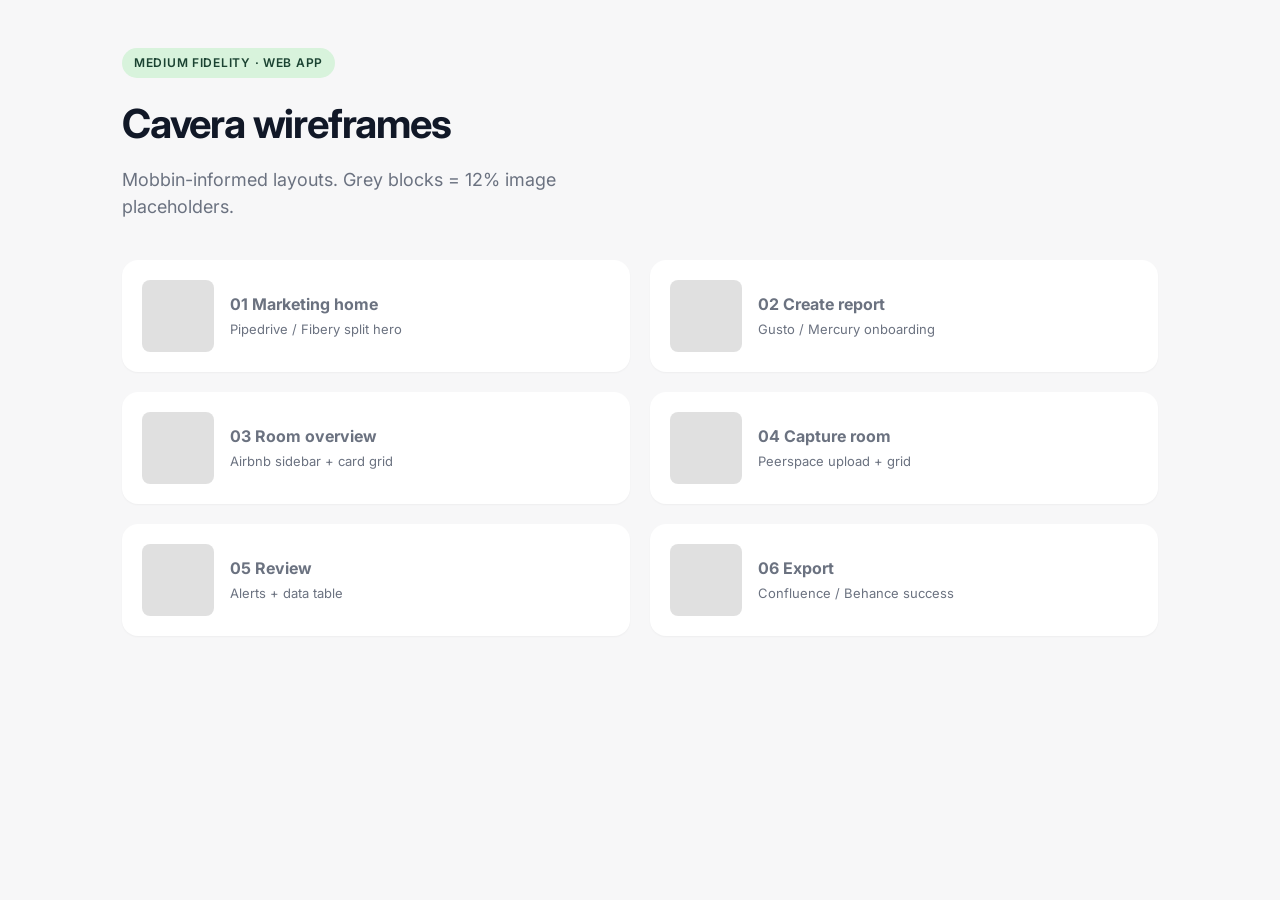
==== commit a51496ee: "Upgrade to Mobbin-informed medium-fidelity web wireframes. Co-authored-by: Cursor <cursoragent@curso" ====
--- a/wireframes/index.html
+++ b/wireframes/index.html
@@ -1,57 +1,42 @@
-﻿<!DOCTYPE html>
+<!DOCTYPE html>
 <html lang="en">
 <head>
   <meta charset="UTF-8" />
   <meta name="viewport" content="width=device-width, initial-scale=1" />
-  <title>Cavera — Wireframe hub</title>
+  <title>Cavera — Wireframes</title>
   <link rel="stylesheet" href="css/wireframe.css" />
 </head>
 <body>
   <main class="hub">
-    <p class="wf-label">Low-fidelity wireframes · Web app</p>
-    <h1>Cavera</h1>
-    <p class="tagline">Desktop-first web application. Responsive in the browser — marketing site plus app shell with sidebar.</p>
+    <span class="hub-badge">Medium fidelity · Web app</span>
+    <h1>Cavera wireframes</h1>
+    <p class="lead">Mobbin-informed layouts. Grey blocks = 12% image placeholders.</p>
 
     <section class="hub-grid">
-      <section class="panel">
-        <h2>Views</h2>
-        <ol class="screen-list">
-          <li>
-            <a href="01-home.html">01 — Marketing home</a>
-            <span>Public site: nav, split hero, footer</span>
-          </li>
-          <li>
-            <a href="02-create-report.html">02 — Create report</a>
-            <span>App: top stepper + centered form</span>
-          </li>
-          <li>
-            <a href="03-room-list.html">03 — Room overview</a>
-            <span>App: sidebar + room card grid</span>
-          </li>
-          <li>
-            <a href="04-capture-room.html">04 — Capture room</a>
-            <span>App: sidebar + two-column workspace</span>
-          </li>
-          <li>
-            <a href="05-review.html">05 — Review</a>
-            <span>App: flags + data table</span>
-          </li>
-          <li>
-            <a href="06-export.html">06 — Export</a>
-            <span>App: PDF preview + action panel</span>
-          </li>
-        </ol>
-      </section>
-
-      <section class="panel">
-        <h2>Routes (planned)</h2>
-        <pre class="flow-pre">/                 marketing home
-/start            create report
-/report/:id       rooms overview
-/report/:id/:room capture
-/report/:id/review
-/report/:id/export</pre>
-      </section>
+      <a class="hub-card" href="01-home.html">
+        <span class="ph ph--thumb-square" aria-hidden="true"></span>
+        <span><strong>01 Marketing home</strong><span>Pipedrive / Fibery split hero</span></span>
+      </a>
+      <a class="hub-card" href="02-create-report.html">
+        <span class="ph ph--thumb-square" aria-hidden="true"></span>
+        <span><strong>02 Create report</strong><span>Gusto / Mercury onboarding</span></span>
+      </a>
+      <a class="hub-card" href="03-room-list.html">
+        <span class="ph ph--thumb-square" aria-hidden="true"></span>
+        <span><strong>03 Room overview</strong><span>Airbnb sidebar + card grid</span></span>
+      </a>
+      <a class="hub-card" href="04-capture-room.html">
+        <span class="ph ph--thumb-square" aria-hidden="true"></span>
+        <span><strong>04 Capture room</strong><span>Peerspace upload + grid</span></span>
+      </a>
+      <a class="hub-card" href="05-review.html">
+        <span class="ph ph--thumb-square" aria-hidden="true"></span>
+        <span><strong>05 Review</strong><span>Alerts + data table</span></span>
+      </a>
+      <a class="hub-card" href="06-export.html">
+        <span class="ph ph--thumb-square" aria-hidden="true"></span>
+        <span><strong>06 Export</strong><span>Confluence / Behance success</span></span>
+      </a>
     </section>
   </main>
 </body>
--- a/wireframes/css/wireframe.css
+++ b/wireframes/css/wireframe.css
@@ -1,26 +1,45 @@
-/* Cavera — low-fidelity web app wireframes (borderless) */
+/* Cavera — medium-fidelity web wireframes
+   Mobbin refs: Pipedrive, Gusto, Mercury, Airbnb, Peerspace, Confluence, PandaDoc
+   Image placeholders: 12% black (rgba(0,0,0,.12)) — no labels inside */
+
+@import url("https://fonts.googleapis.com/css2?family=Inter:wght@400;500;600;700&display=swap");
+
 :root {
-  --bg: #ececec;
-  --paper: #fff;
-  --ink: #1a1a1a;
-  --muted: #6b6b6b;
-  --line: #e5e5e5;
-  --accent: #2d5a3d;
-  --warn: #b45309;
-  --ok: #166534;
-  --radius: 10px;
-  --font: system-ui, -apple-system, "Segoe UI", sans-serif;
-  --mono: ui-monospace, "Cascadia Code", monospace;
-  --shadow: 0 2px 16px rgba(0, 0, 0, 0.06);
-  --max: 1120px;
-  --sidebar: 240px;
+  --font: "Inter", system-ui, -apple-system, sans-serif;
+  --bg: #f7f7f8;
+  --surface: #ffffff;
+  --ink: #111827;
+  --muted: #6b7280;
+  --muted-2: #9ca3af;
+  --line: #e5e7eb;
+  --accent: #1b4332;
+  --accent-hover: #2d6a4f;
+  --accent-soft: #d8f3dc;
+  --warn-soft: #fff7ed;
+  --warn-ink: #9a3412;
+  --ok-soft: #ecfdf5;
+  --ok-ink: #047857;
+  --placeholder: rgba(0, 0, 0, 0.12);
+  --shadow-sm: 0 1px 2px rgba(0, 0, 0, 0.04);
+  --shadow-md: 0 4px 24px rgba(0, 0, 0, 0.06);
+  --shadow-lg: 0 12px 40px rgba(0, 0, 0, 0.08);
+  --radius-sm: 8px;
+  --radius-md: 12px;
+  --radius-lg: 16px;
+  --radius-full: 999px;
+  --sidebar-w: 260px;
+  --header-h: 64px;
+  --content-max: 720px;
 }
 
 *,
 *::before,
 *::after {
   box-sizing: border-box;
-  outline: none;
+}
+
+html {
+  -webkit-font-smoothing: antialiased;
 }
 
 body {
@@ -33,764 +52,909 @@
 }
 
 a {
-  color: var(--accent);
+  color: inherit;
   text-decoration: none;
 }
 
-a:focus-visible,
-button:focus-visible {
-  outline: 2px solid var(--accent);
-  outline-offset: 2px;
-}
-
-/* —— Prototype chrome (not part of product UI) —— */
+button {
+  font-family: inherit;
+  cursor: default;
+}
+
+/* 12% grey media blocks */
+.ph {
+  background: var(--placeholder);
+  border: none;
+  border-radius: var(--radius-sm);
+  display: block;
+  flex-shrink: 0;
+}
+
+.ph--logo {
+  width: 108px;
+  height: 28px;
+  border-radius: 6px;
+}
+
+.ph--avatar {
+  width: 36px;
+  height: 36px;
+  border-radius: var(--radius-full);
+}
+
+.ph--icon {
+  width: 20px;
+  height: 20px;
+  border-radius: 4px;
+}
+
+.ph--hero {
+  width: 100%;
+  min-height: 420px;
+  border-radius: var(--radius-lg);
+}
+
+.ph--card {
+  width: 100%;
+  aspect-ratio: 16/10;
+  border-radius: var(--radius-md);
+}
+
+.ph--thumb {
+  width: 100%;
+  aspect-ratio: 4/3;
+  border-radius: var(--radius-sm);
+}
+
+.ph--thumb-square {
+  aspect-ratio: 1;
+}
+
+.ph--pdf {
+  width: 100%;
+  min-height: 480px;
+  border-radius: var(--radius-md);
+}
+
+.ph--upload {
+  width: 100%;
+  min-height: 200px;
+  border-radius: var(--radius-md);
+}
+
+.ph--inline {
+  display: inline-block;
+  vertical-align: middle;
+}
+
+/* Prototype nav (not product UI) */
 .wf-prototype {
   display: flex;
   align-items: center;
   justify-content: space-between;
   gap: 1rem;
-  padding: 0.4rem 1rem;
-  background: #2a2a2a;
-  color: #ccc;
-  font-size: 0.75rem;
+  padding: 6px 16px;
+  background: #18181b;
+  color: #a1a1aa;
+  font-size: 12px;
+  font-weight: 500;
 }
 
 .wf-prototype a {
-  color: #fff;
+  color: #fafafa;
 }
 
 .wf-prototype strong {
   color: #fff;
-  font-weight: 600;
-}
-
-.wf-anno {
+}
+
+/* —— Buttons —— */
+.btn {
+  display: inline-flex;
+  align-items: center;
+  justify-content: center;
+  gap: 8px;
+  padding: 10px 18px;
+  font-size: 14px;
+  font-weight: 600;
+  border: none;
+  border-radius: var(--radius-sm);
+  transition: background 0.15s;
+}
+
+.btn--primary {
+  background: var(--accent);
+  color: #fff;
+}
+
+.btn--secondary {
+  background: var(--surface);
+  color: var(--ink);
+  box-shadow: inset 0 0 0 1px var(--line);
+}
+
+.btn--ghost {
+  background: transparent;
+  color: var(--muted);
+}
+
+.btn--lg {
+  padding: 12px 22px;
+  font-size: 15px;
+  border-radius: var(--radius-md);
+}
+
+.btn--block {
+  width: 100%;
+}
+
+/* —— Marketing site —— */
+.marketing {
+  background: var(--surface);
+  min-height: calc(100vh - 30px);
+}
+
+.mkt-header {
+  display: flex;
+  align-items: center;
+  justify-content: space-between;
+  max-width: 1200px;
+  margin: 0 auto;
+  padding: 20px 32px;
+}
+
+.mkt-nav {
+  display: flex;
+  align-items: center;
+  gap: 32px;
+  font-size: 14px;
+  font-weight: 500;
+  color: var(--muted);
+}
+
+.mkt-nav a:hover {
+  color: var(--ink);
+}
+
+.mkt-hero {
+  max-width: 1200px;
+  margin: 0 auto;
+  padding: 48px 32px 80px;
+  display: grid;
+  gap: 48px;
+  align-items: center;
+}
+
+@media (min-width: 960px) {
+  .mkt-hero {
+    grid-template-columns: 1fr 1.05fr;
+    gap: 64px;
+  }
+}
+
+.mkt-hero h1 {
+  font-size: clamp(36px, 4vw, 52px);
+  font-weight: 700;
+  line-height: 1.08;
+  letter-spacing: -0.03em;
+  margin: 0 0 20px;
+}
+
+.mkt-hero .lead {
+  font-size: 18px;
+  line-height: 1.55;
+  color: var(--muted);
+  margin: 0 0 28px;
+  max-width: 440px;
+}
+
+.mkt-bullets {
+  list-style: none;
+  padding: 0;
+  margin: 0 0 32px;
+}
+
+.mkt-bullets li {
+  position: relative;
+  padding: 8px 0 8px 28px;
+  font-size: 15px;
+  color: var(--ink);
+}
+
+.mkt-bullets li::before {
+  content: "";
+  position: absolute;
+  left: 0;
+  top: 14px;
+  width: 8px;
+  height: 8px;
+  border-radius: 50%;
+  background: var(--accent);
+}
+
+.mkt-ctas {
+  display: flex;
+  flex-wrap: wrap;
+  gap: 12px;
+  margin-bottom: 28px;
+}
+
+.mkt-trust {
+  display: flex;
+  flex-wrap: wrap;
+  gap: 20px;
+  font-size: 13px;
+  color: var(--muted);
+}
+
+.mkt-trust span::before {
+  content: "✓ ";
+  color: var(--accent);
+  font-weight: 600;
+}
+
+.mkt-visual {
+  background: var(--bg);
+  border-radius: var(--radius-lg);
+  padding: 12px;
+  box-shadow: var(--shadow-lg);
+}
+
+.browser-bar {
+  display: flex;
+  align-items: center;
+  gap: 6px;
+  padding: 10px 12px;
+  margin-bottom: 8px;
+}
+
+.browser-bar .ph--icon {
+  border-radius: 50%;
+}
+
+.mkt-footer {
+  border-top: 1px solid var(--line);
+  padding: 24px 32px;
+  text-align: center;
+  font-size: 13px;
+  color: var(--muted);
+}
+
+/* —— App shell —— */
+.app {
+  min-height: calc(100vh - 30px);
+  display: flex;
+  flex-direction: column;
+  background: var(--bg);
+}
+
+.app-header {
+  height: var(--header-h);
+  background: var(--surface);
+  border-bottom: 1px solid var(--line);
+  display: flex;
+  align-items: center;
+  padding: 0 24px;
+  gap: 24px;
+  flex-shrink: 0;
+}
+
+.app-header__logo {
+  margin-right: 8px;
+}
+
+.app-header__spacer {
+  flex: 1;
+}
+
+.app-header__actions {
+  display: flex;
+  align-items: center;
+  gap: 12px;
+}
+
+.app-header__pill {
+  font-size: 13px;
+  color: var(--muted);
+  padding: 6px 12px;
+  background: var(--bg);
+  border-radius: var(--radius-full);
+}
+
+.app-layout {
+  flex: 1;
+  display: flex;
+  min-height: 0;
+}
+
+/* Sidebar — Gusto / Airbnb pattern */
+.app-sidebar {
+  width: var(--sidebar-w);
+  background: var(--surface);
+  border-right: 1px solid var(--line);
+  padding: 24px 16px;
   display: none;
-}
-
-/* —— Hub —— */
-.hub {
-  max-width: var(--max);
-  margin: 0 auto;
-  padding: 2rem 1.5rem 4rem;
-}
-
-.hub h1 {
-  font-size: 2rem;
-  margin: 0 0 0.25rem;
-}
-
-.hub .tagline {
-  color: var(--muted);
-  margin: 0 0 2rem;
-  max-width: 42rem;
-}
-
-.hub-grid {
-  display: grid;
-  gap: 1.5rem;
-}
-
-@media (min-width: 800px) {
-  .hub-grid {
-    grid-template-columns: 1.2fr 1fr;
+  flex-direction: column;
+  gap: 20px;
+}
+
+@media (min-width: 900px) {
+  .app-sidebar {
+    display: flex;
   }
 }
 
-.panel {
-  background: var(--paper);
-  border: none;
-  border-radius: var(--radius);
-  padding: 1.25rem;
-  box-shadow: var(--shadow);
-}
-
-.panel h2 {
-  font-size: 0.85rem;
-  margin: 0 0 0.75rem;
-  text-transform: uppercase;
-  letter-spacing: 0.05em;
-  color: var(--muted);
-}
-
-.screen-list {
+.sidebar-report {
+  padding: 16px;
+  background: var(--bg);
+  border-radius: var(--radius-md);
+}
+
+.sidebar-report strong {
+  display: block;
+  font-size: 14px;
+  margin-bottom: 4px;
+}
+
+.sidebar-report span {
+  font-size: 13px;
+  color: var(--muted);
+  line-height: 1.4;
+}
+
+.sidebar-steps {
   list-style: none;
   padding: 0;
   margin: 0;
 }
 
-.screen-list li {
-  padding: 0.65rem 0;
-  border-bottom: 1px solid var(--line);
-}
-
-.screen-list li:last-child {
-  border-bottom: none;
-}
-
-.screen-list a {
-  font-weight: 600;
-  font-size: 1rem;
-}
-
-.screen-list span {
+.sidebar-steps li {
+  margin-bottom: 4px;
+}
+
+.sidebar-steps a {
+  display: flex;
+  align-items: flex-start;
+  gap: 12px;
+  padding: 10px 12px;
+  border-radius: var(--radius-sm);
+  font-size: 14px;
+  color: var(--muted);
+}
+
+.sidebar-steps a.active {
+  background: var(--accent-soft);
+  color: var(--accent);
+  font-weight: 600;
+}
+
+.sidebar-steps a.done {
+  color: var(--ink);
+}
+
+.step-dot {
+  width: 20px;
+  height: 20px;
+  border-radius: 50%;
+  background: var(--placeholder);
+  flex-shrink: 0;
+  margin-top: 1px;
+}
+
+.sidebar-steps a.active .step-dot {
+  background: var(--accent);
+}
+
+.sidebar-steps a.done .step-dot {
+  background: var(--ok-ink);
+}
+
+.sidebar-steps small {
   display: block;
-  font-size: 0.8rem;
-  color: var(--muted);
-  margin-top: 0.15rem;
-}
-
-.flow-pre {
-  font-family: var(--mono);
-  font-size: 0.72rem;
-  background: #f5f5f5;
-  padding: 1rem;
-  border-radius: var(--radius);
-  margin: 0;
-}
-
-/* —— Marketing site (landing) —— */
-.site {
-  min-height: calc(100vh - 28px);
-  display: flex;
-  flex-direction: column;
-  background: var(--paper);
-}
-
-.site-header {
-  display: flex;
-  align-items: center;
-  justify-content: space-between;
-  padding: 1rem 2rem;
-  max-width: 1280px;
-  margin: 0 auto;
-  width: 100%;
-}
-
-.site-logo {
-  font-weight: 800;
-  font-size: 1.1rem;
-  letter-spacing: 0.06em;
-  color: var(--ink);
-}
-
-.site-nav {
-  display: flex;
-  align-items: center;
-  gap: 1.5rem;
-  font-size: 0.9rem;
-  color: var(--muted);
-}
-
-.site-nav a {
-  color: var(--muted);
-}
-
-.landing-hero {
-  flex: 1;
-  display: grid;
-  gap: 2rem;
-  align-items: center;
-  max-width: 1280px;
-  margin: 0 auto;
-  padding: 3rem 2rem 4rem;
-  width: 100%;
-}
-
-@media (min-width: 900px) {
-  .landing-hero {
-    grid-template-columns: 1fr 1fr;
-    gap: 4rem;
-  }
-}
-
-.hero-copy h1 {
-  font-size: clamp(2rem, 4vw, 2.75rem);
-  line-height: 1.15;
-  margin: 0 0 1rem;
-}
-
-.hero-copy .lead {
-  font-size: 1.1rem;
-  color: var(--muted);
-  margin: 0 0 1.5rem;
-  max-width: 28rem;
-}
-
-.hero-bullets {
-  margin: 0 0 2rem;
-  padding: 0;
-  list-style: none;
-}
-
-.hero-bullets li {
-  padding: 0.35rem 0 0.35rem 1.25rem;
-  position: relative;
-  color: var(--muted);
-}
-
-.hero-bullets li::before {
-  content: "—";
-  position: absolute;
-  left: 0;
-  color: var(--accent);
-}
-
-.hero-ctas {
-  display: flex;
-  flex-wrap: wrap;
-  gap: 0.75rem;
-  margin: 0 0 1rem;
-}
-
-.wf-trust span {
-  margin-right: 1rem;
-}
-
-.preview-mock {
-  background: #eee;
-  border-radius: 6px;
-  padding: 2rem 1rem;
-  text-align: center;
-  font-size: 0.8rem;
-  color: var(--muted);
-  margin: 0;
-}
-
-.browser-chrome {
-  display: flex;
-  gap: 6px;
-  padding: 0.5rem 0.75rem;
-  background: #e8e8e8;
-  border-radius: 8px 8px 0 0;
-  margin: 0;
-  min-height: 28px;
-}
-
-.browser-chrome::before {
-  content: "";
-  width: 10px;
-  height: 10px;
-  border-radius: 50%;
-  background: #ccc;
-  box-shadow: 16px 0 0 #ccc, 32px 0 0 #ccc;
-}
-
-.hero-visual {
-  background: #f5f5f5;
-  border-radius: var(--radius);
-  padding: 1rem;
-  min-height: 320px;
-}
-
-.browser-chrome {
-  background: #e8e8e8;
-  border-radius: 8px 8px 0 0;
-  padding: 0.5rem 0.75rem;
-  display: flex;
-  gap: 6px;
-  margin-bottom: 0;
-}
-
-.browser-chrome span {
-  width: 10px;
-  height: 10px;
-  border-radius: 50%;
-  background: #ccc;
-}
-
-.browser-body {
-  background: var(--paper);
-  border-radius: 0 0 8px 8px;
-  padding: 1.25rem;
-  min-height: 260px;
-}
-
-.site-footer {
-  padding: 1.5rem 2rem;
-  text-align: center;
-  font-size: 0.8rem;
-  color: var(--muted);
-  border-top: 1px solid var(--line);
-}
-
-/* —— App shell (logged-in / report flow) —— */
-.app {
-  min-height: calc(100vh - 28px);
-  display: flex;
-  flex-direction: column;
-  background: var(--bg);
-}
-
-.app-topbar {
-  display: flex;
-  align-items: center;
-  gap: 1.5rem;
-  padding: 0.75rem 1.5rem;
-  background: var(--paper);
-  box-shadow: var(--shadow);
-}
-
-.app-topbar .site-logo {
-  margin-right: auto;
-}
-
-.app-stepper {
-  display: flex;
-  gap: 0.25rem;
-  font-size: 0.8rem;
-  color: var(--muted);
-  margin: 0;
-}
-
-.app-stepper span {
-  padding: 0.35rem 0.75rem;
-  border-radius: 999px;
-  background: transparent;
-}
-
-.app-stepper span.active {
-  background: #e8f0eb;
-  color: var(--accent);
-  font-weight: 600;
-}
-
-.app-stepper span.done {
-  color: var(--ok);
-}
-
-.app-topbar-actions {
-  display: flex;
-  gap: 0.5rem;
-  align-items: center;
-  font-size: 0.85rem;
-  color: var(--muted);
-  margin: 0;
-}
-
-.app-body {
-  flex: 1;
-  display: flex;
-  max-width: 100%;
-  margin: 0 auto;
-  width: 100%;
-}
-
-.app-sidebar {
-  width: var(--sidebar);
-  flex-shrink: 0;
-  background: var(--paper);
-  padding: 1.25rem 1rem;
-  display: none;
-  flex-direction: column;
-  gap: 1rem;
-  box-shadow: var(--shadow);
-}
-
-@media (min-width: 768px) {
-  .app-sidebar {
-    display: flex;
-  }
-}
-
-.app-sidebar .report-meta {
-  font-size: 0.8rem;
-  color: var(--muted);
-  padding-bottom: 1rem;
-  border-bottom: 1px solid var(--line);
-}
-
-.app-sidebar .report-meta strong {
-  display: block;
-  color: var(--ink);
-  font-size: 0.95rem;
-  margin-bottom: 0.25rem;
-}
-
-.app-nav {
+  font-size: 12px;
+  font-weight: 400;
+  color: var(--muted-2);
+  margin-top: 2px;
+}
+
+.sidebar-rooms {
   list-style: none;
   padding: 0;
   margin: 0;
-}
-
-.app-nav li a {
+  flex: 1;
+}
+
+.sidebar-rooms li a {
   display: block;
-  padding: 0.5rem 0.65rem;
-  border-radius: 6px;
+  padding: 8px 12px;
+  font-size: 14px;
+  border-radius: var(--radius-sm);
+  color: var(--muted);
+}
+
+.sidebar-rooms li a.active {
+  background: var(--bg);
   color: var(--ink);
-  font-size: 0.9rem;
-}
-
-.app-nav li a:hover {
-  background: #f5f5f5;
-}
-
-.app-nav li a.active {
-  background: #e8f0eb;
-  color: var(--accent);
-  font-weight: 600;
-}
-
-.app-nav li small {
+  font-weight: 600;
+}
+
+.sidebar-rooms small {
   display: block;
-  font-size: 0.75rem;
-  color: var(--muted);
+  font-size: 12px;
+  color: var(--muted-2);
   font-weight: 400;
 }
 
+/* Main */
 .app-main {
   flex: 1;
-  padding: 1.5rem;
+  padding: 32px 40px 48px;
   overflow: auto;
 }
 
-.app-main.narrow {
-  display: flex;
+.app-main--center {
+  display: flex;
+  justify-content: center;
+}
+
+.app-main--narrow .page-inner {
+  max-width: var(--content-max);
+  width: 100%;
+}
+
+.page-inner {
+  max-width: 960px;
+}
+
+.page-top {
+  display: flex;
+  flex-wrap: wrap;
   align-items: flex-start;
-  justify-content: center;
-}
-
-.page-head {
-  margin-bottom: 1.25rem;
-}
-
-.page-head h1 {
-  font-size: 1.5rem;
-  margin: 0 0 0.35rem;
-}
-
-.page-head p {
+  justify-content: space-between;
+  gap: 16px;
+  margin-bottom: 28px;
+}
+
+.page-top h1 {
+  font-size: 28px;
+  font-weight: 700;
+  letter-spacing: -0.02em;
+  margin: 0 0 6px;
+}
+
+.page-top p {
   margin: 0;
-  color: var(--muted);
-  font-size: 0.95rem;
-}
-
-/* —— Primitives —— */
-.wf-label {
-  font-size: 0.7rem;
-  text-transform: uppercase;
-  letter-spacing: 0.06em;
-  color: var(--muted);
-  margin-bottom: 0.35rem;
-}
-
-.wf-box {
-  background: #f7f7f7;
-  border-radius: var(--radius);
-  padding: 1rem;
-  margin-bottom: 1rem;
-}
-
-.wf-card {
-  background: var(--paper);
-  border-radius: var(--radius);
-  padding: 1.25rem;
-  box-shadow: var(--shadow);
-}
-
-.form-card {
+  font-size: 15px;
+  color: var(--muted);
+}
+
+.page-actions {
+  display: flex;
+  gap: 10px;
+  flex-wrap: wrap;
+}
+
+/* Stepper top — Mercury */
+.stepper-bar {
+  display: flex;
+  gap: 4px;
+  font-size: 13px;
+  font-weight: 500;
+}
+
+.stepper-bar span {
+  padding: 6px 14px;
+  border-radius: var(--radius-full);
+  color: var(--muted);
+}
+
+.stepper-bar span.active {
+  background: var(--accent-soft);
+  color: var(--accent);
+}
+
+.stepper-bar span.done {
+  color: var(--ok-ink);
+}
+
+/* Cards */
+.card {
+  background: var(--surface);
+  border-radius: var(--radius-lg);
+  box-shadow: var(--shadow-sm);
+  padding: 28px 32px;
+}
+
+.card--form {
+  max-width: 520px;
+  margin: 0 auto;
+}
+
+/* Form */
+.field {
+  margin-bottom: 20px;
+}
+
+.field label {
+  display: block;
+  font-size: 14px;
+  font-weight: 600;
+  margin-bottom: 8px;
+}
+
+.field .hint {
+  font-size: 13px;
+  color: var(--muted);
+  margin: 6px 0 0;
+  font-weight: 400;
+}
+
+.input {
   width: 100%;
-  max-width: 480px;
-}
-
-.wf-btn {
-  display: inline-block;
-  padding: 0.7rem 1.25rem;
+  padding: 11px 14px;
+  font-size: 15px;
+  font-family: inherit;
   border: none;
-  border-radius: 8px;
-  background: var(--ink);
-  color: #fff;
-  font-weight: 600;
-  font-size: 0.9rem;
-  text-align: center;
-  cursor: default;
-}
-
-.wf-btn.block {
-  display: block;
-  width: 100%;
-}
-
-.wf-btn.secondary {
-  background: #e8e8e8;
+  border-radius: var(--radius-sm);
+  background: var(--bg);
   color: var(--ink);
 }
 
-.wf-btn.ghost {
+.input--textarea {
+  min-height: 88px;
+  resize: vertical;
+}
+
+.segment {
+  display: inline-flex;
+  padding: 4px;
+  background: var(--bg);
+  border-radius: var(--radius-sm);
+  gap: 4px;
+}
+
+.segment button {
+  padding: 8px 20px;
+  font-size: 14px;
+  font-weight: 600;
+  border: none;
+  border-radius: 6px;
   background: transparent;
   color: var(--muted);
 }
 
-.wf-btn.accent {
-  background: var(--accent);
-}
-
-.wf-field {
-  margin-bottom: 1rem;
-}
-
-.wf-field label {
-  display: block;
-  font-size: 0.85rem;
-  font-weight: 600;
-  margin-bottom: 0.35rem;
-}
-
-.wf-input {
-  width: 100%;
-  padding: 0.65rem 0.85rem;
-  border: none;
-  border-radius: 8px;
-  background: #f0f0f0;
-  font: inherit;
-}
-
-.wf-segment {
-  display: inline-flex;
-  background: #f0f0f0;
-  padding: 4px;
-  border-radius: 8px;
-  gap: 4px;
-  margin-bottom: 1.25rem;
-}
-
-.wf-segment button {
-  padding: 0.5rem 1.25rem;
-  border: none;
-  background: transparent;
-  font: inherit;
-  font-weight: 600;
-  cursor: default;
-  border-radius: 6px;
-}
-
-.wf-segment button.active {
-  background: var(--paper);
-  box-shadow: var(--shadow);
-}
-
-.wf-grid-rooms {
-  display: grid;
-  gap: 0.75rem;
-  grid-template-columns: repeat(auto-fill, minmax(200px, 1fr));
-}
-
-.wf-room-card {
-  background: var(--paper);
-  border-radius: var(--radius);
-  padding: 1rem;
-  box-shadow: var(--shadow);
-  color: inherit;
-  display: block;
-}
-
-.wf-room-card strong {
-  display: block;
-  margin-bottom: 0.25rem;
-}
-
-.wf-room-card small {
-  color: var(--muted);
-  font-size: 0.8rem;
-}
-
-.wf-room-card.done {
-  background: #f8fdf9;
-}
-
-.wf-room-card.warn {
-  background: #fffbeb;
-}
-
-.wf-progress {
+.segment button.active {
+  background: var(--surface);
+  color: var(--ink);
+  box-shadow: var(--shadow-sm);
+}
+
+/* Progress */
+.progress {
   height: 6px;
-  background: #e5e5e5;
-  border-radius: 3px;
-  margin: 0.5rem 0 1rem;
+  background: var(--line);
+  border-radius: var(--radius-full);
   overflow: hidden;
-}
-
-.wf-progress span {
+  margin: 12px 0 8px;
+}
+
+.progress > span {
   display: block;
   height: 100%;
   background: var(--accent);
-}
-
-.wf-split {
+  border-radius: var(--radius-full);
+}
+
+.progress-label {
+  font-size: 13px;
+  color: var(--muted);
+  margin-bottom: 20px;
+}
+
+/* Room grid — card gallery */
+.room-grid {
   display: grid;
-  gap: 1.5rem;
+  grid-template-columns: repeat(auto-fill, minmax(220px, 1fr));
+  gap: 16px;
+  margin-bottom: 32px;
+}
+
+.room-card {
+  background: var(--surface);
+  border-radius: var(--radius-md);
+  overflow: hidden;
+  box-shadow: var(--shadow-sm);
+  transition: box-shadow 0.15s;
+}
+
+.room-card .ph--card {
+  border-radius: 0;
+  aspect-ratio: 16 / 9;
+}
+
+.room-card:hover {
+  box-shadow: var(--shadow-md);
+}
+
+.room-card__body {
+  padding: 14px 16px 16px;
+}
+
+.room-card__body strong {
+  font-size: 15px;
+  display: block;
+  margin-bottom: 4px;
+}
+
+.room-card__body span {
+  font-size: 13px;
+  color: var(--muted);
+}
+
+.room-card--warn .room-card__body strong::after {
+  content: " · Needs wide shot";
+  font-weight: 500;
+  color: var(--warn-ink);
+  font-size: 12px;
+}
+
+/* Alerts */
+.alert {
+  display: flex;
+  gap: 12px;
+  padding: 14px 16px;
+  border-radius: var(--radius-md);
+  font-size: 14px;
+  margin-bottom: 10px;
+}
+
+.alert--warn {
+  background: var(--warn-soft);
+  color: var(--warn-ink);
+}
+
+.alert--ok {
+  background: var(--ok-soft);
+  color: var(--ok-ink);
+}
+
+.alert strong {
+  font-weight: 600;
+}
+
+/* Chips */
+.chips {
+  display: flex;
+  flex-wrap: wrap;
+  gap: 8px;
+  margin: 12px 0 20px;
+}
+
+.chip {
+  padding: 8px 14px;
+  font-size: 13px;
+  font-weight: 500;
+  border-radius: var(--radius-full);
+  background: var(--bg);
+  color: var(--muted);
+}
+
+.chip.active {
+  background: var(--accent-soft);
+  color: var(--accent);
+}
+
+/* Capture layout */
+.capture-layout {
+  display: grid;
+  gap: 32px;
 }
 
 @media (min-width: 900px) {
-  .wf-split {
+  .capture-layout {
+    grid-template-columns: 300px 1fr;
+  }
+}
+
+.photo-grid {
+  display: grid;
+  grid-template-columns: repeat(auto-fill, minmax(140px, 1fr));
+  gap: 12px;
+}
+
+/* Table */
+.table-wrap {
+  background: var(--surface);
+  border-radius: var(--radius-lg);
+  box-shadow: var(--shadow-sm);
+  overflow: hidden;
+}
+
+table.data {
+  width: 100%;
+  border-collapse: collapse;
+  font-size: 14px;
+}
+
+table.data th {
+  text-align: left;
+  padding: 12px 20px;
+  font-size: 12px;
+  font-weight: 600;
+  text-transform: uppercase;
+  letter-spacing: 0.04em;
+  color: var(--muted);
+  background: #fafafa;
+}
+
+table.data td {
+  padding: 14px 20px;
+  border-top: 1px solid var(--line);
+}
+
+/* Export split */
+.export-layout {
+  display: grid;
+  gap: 24px;
+}
+
+@media (min-width: 900px) {
+  .export-layout {
+    grid-template-columns: 1fr 360px;
+    align-items: start;
+  }
+}
+
+.export-panel {
+  background: var(--surface);
+  border-radius: var(--radius-lg);
+  padding: 28px;
+  box-shadow: var(--shadow-sm);
+}
+
+.export-panel h2 {
+  font-size: 22px;
+  font-weight: 700;
+  margin: 0 0 8px;
+  letter-spacing: -0.02em;
+}
+
+.export-panel p {
+  color: var(--muted);
+  font-size: 14px;
+  margin: 0 0 24px;
+}
+
+.success-badge {
+  width: 48px;
+  height: 48px;
+  border-radius: 50%;
+  background: var(--ok-soft);
+  margin-bottom: 16px;
+  position: relative;
+}
+
+.success-badge::after {
+  content: "✓";
+  position: absolute;
+  inset: 0;
+  display: flex;
+  align-items: center;
+  justify-content: center;
+  color: var(--ok-ink);
+  font-weight: 700;
+  font-size: 20px;
+}
+
+.sticky-footer {
+  display: flex;
+  justify-content: flex-end;
+  gap: 12px;
+  padding-top: 24px;
+  margin-top: 8px;
+  border-top: 1px solid var(--line);
+}
+
+/* Hub */
+.hub {
+  max-width: 1100px;
+  margin: 0 auto;
+  padding: 48px 32px 80px;
+}
+
+.hub-badge {
+  display: inline-block;
+  font-size: 12px;
+  font-weight: 600;
+  text-transform: uppercase;
+  letter-spacing: 0.06em;
+  color: var(--accent);
+  background: var(--accent-soft);
+  padding: 6px 12px;
+  border-radius: var(--radius-full);
+  margin-bottom: 16px;
+}
+
+.hub h1 {
+  font-size: 40px;
+  font-weight: 700;
+  letter-spacing: -0.03em;
+  margin: 0 0 12px;
+}
+
+.hub > .lead {
+  font-size: 18px;
+  color: var(--muted);
+  max-width: 520px;
+  margin: 0 0 40px;
+}
+
+.hub-grid {
+  display: grid;
+  gap: 20px;
+}
+
+@media (min-width: 800px) {
+  .hub-grid {
+    grid-template-columns: repeat(2, 1fr);
+  }
+}
+
+.hub-card {
+  background: var(--surface);
+  border-radius: var(--radius-lg);
+  padding: 20px;
+  box-shadow: var(--shadow-sm);
+  display: flex;
+  gap: 16px;
+  align-items: center;
+}
+
+.hub-card:hover {
+  box-shadow: var(--shadow-md);
+}
+
+.hub-card .ph--thumb-square {
+  width: 72px;
+  height: 72px;
+}
+
+.hub-card strong {
+  display: block;
+  font-size: 16px;
+  margin-bottom: 4px;
+}
+
+.hub-card span {
+  font-size: 13px;
+  color: var(--muted);
+}
+
+.badge-tag {
+  font-size: 11px;
+  font-weight: 600;
+  padding: 3px 8px;
+  border-radius: 4px;
+  background: var(--bg);
+  color: var(--muted);
+  margin-left: 6px;
+}
+
+.wf-label {
+  font-size: 12px;
+  font-weight: 600;
+  text-transform: uppercase;
+  letter-spacing: 0.05em;
+  color: var(--muted);
+}
+
+.review-split {
+  display: grid;
+  gap: 24px;
+}
+
+@media (min-width: 800px) {
+  .review-split {
     grid-template-columns: 320px 1fr;
   }
-
-  .wf-split.export {
-    grid-template-columns: 1fr 340px;
-  }
-}
-
-.wf-img {
-  aspect-ratio: 4/3;
-  background: #ebebeb;
-  border-radius: var(--radius);
-  display: flex;
-  align-items: center;
-  justify-content: center;
-  font-size: 0.75rem;
-  color: var(--muted);
-}
-
-.wf-img.sm {
-  aspect-ratio: 1;
-}
-
-.wf-grid-photos {
-  display: grid;
-  grid-template-columns: repeat(auto-fill, minmax(120px, 1fr));
-  gap: 8px;
-}
-
-.upload-zone {
-  background: #f5f5f5;
-  border-radius: var(--radius);
-  padding: 2rem;
-  text-align: center;
-  color: var(--muted);
-  margin-bottom: 1rem;
-}
-
-.wf-chips {
-  display: flex;
-  flex-wrap: wrap;
-  gap: 0.4rem;
-  margin: 0.75rem 0;
-}
-
-.wf-chip {
-  padding: 0.4rem 0.75rem;
-  border-radius: 999px;
-  font-size: 0.8rem;
-  background: #eee;
-}
-
-.wf-chip.active {
-  background: #e8f0eb;
-  color: var(--accent);
-}
-
-.wf-flag {
-  display: flex;
-  gap: 0.5rem;
-  padding: 0.65rem 0.85rem;
-  background: #fff7ed;
-  border-radius: var(--radius);
-  font-size: 0.9rem;
-  margin-bottom: 0.5rem;
-}
-
-.wf-flag.ok {
-  background: #f0fdf4;
-}
-
-.wf-table {
-  width: 100%;
-  border-collapse: collapse;
-  font-size: 0.9rem;
-  background: var(--paper);
-  border-radius: var(--radius);
-  overflow: hidden;
-  box-shadow: var(--shadow);
-}
-
-.wf-table th,
-.wf-table td {
-  padding: 0.75rem 1rem;
-  text-align: left;
-  border-bottom: 1px solid var(--line);
-}
-
-.wf-table th {
-  font-size: 0.75rem;
-  text-transform: uppercase;
-  letter-spacing: 0.04em;
-  color: var(--muted);
-  background: #fafafa;
-}
-
-.wf-pdf-preview {
-  background: var(--paper);
-  border-radius: var(--radius);
-  padding: 1.25rem;
-  box-shadow: var(--shadow);
-  min-height: 400px;
-}
-
-.wf-pdf-preview .doc-title {
-  font-weight: 700;
-  margin-bottom: 1rem;
-  padding-bottom: 0.75rem;
-  border-bottom: 1px solid var(--line);
-}
-
-.wf-pdf-preview .row {
-  display: flex;
-  justify-content: space-between;
-  font-size: 0.85rem;
-  color: var(--muted);
-  margin-bottom: 0.35rem;
-}
-
-.app-bar-bottom {
-  display: flex;
-  justify-content: flex-end;
-  gap: 0.75rem;
-  padding-top: 1.5rem;
-  margin-top: 1.5rem;
-  border-top: 1px solid var(--line);
-}
-
-.badge {
-  font-size: 0.7rem;
-  padding: 0.15rem 0.45rem;
-  border-radius: 4px;
-  background: #eee;
-  color: var(--muted);
-  font-weight: 500;
-}
-
-.wf-trust {
-  display: flex;
-  flex-wrap: wrap;
-  gap: 1rem;
-  font-size: 0.85rem;
-  color: var(--muted);
-  margin-top: 1.5rem;
-}
-
-.wf-success-icon {
-  width: 56px;
-  height: 56px;
-  border-radius: 50%;
-  background: #dcfce7;
-  color: var(--ok);
-  display: flex;
-  align-items: center;
-  justify-content: center;
-  font-size: 1.5rem;
-  margin-bottom: 1rem;
-}
-
-.toolbar-row {
-  display: flex;
-  flex-wrap: wrap;
-  align-items: center;
-  justify-content: space-between;
-  gap: 1rem;
-  margin-bottom: 1rem;
-}
-
-.toolbar-row .wf-btn {
-  margin: 0;
-}
+}
